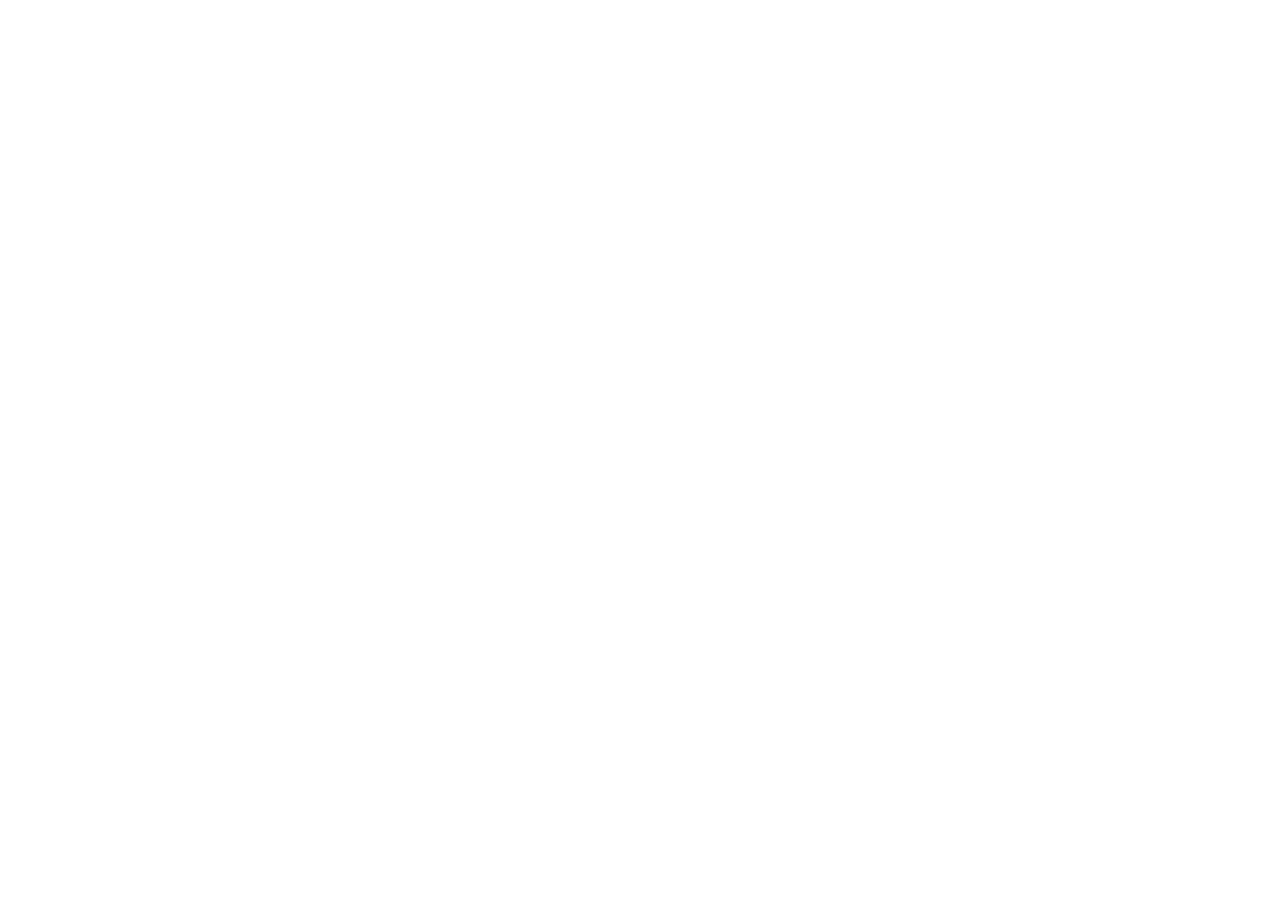
==== index.html @ c56be519 "完成了登录和注册功能的开发" ====
<!DOCTYPE html>
<html lang="en">

<head>
    <meta charset="UTF-8">
    <meta http-equiv="X-UA-Compatible" content="IE=edge">
    <meta name="viewport" content="width=device-width, initial-scale=1.0">
    <title>Document</title>
</head>

<body>

</body>

</html>
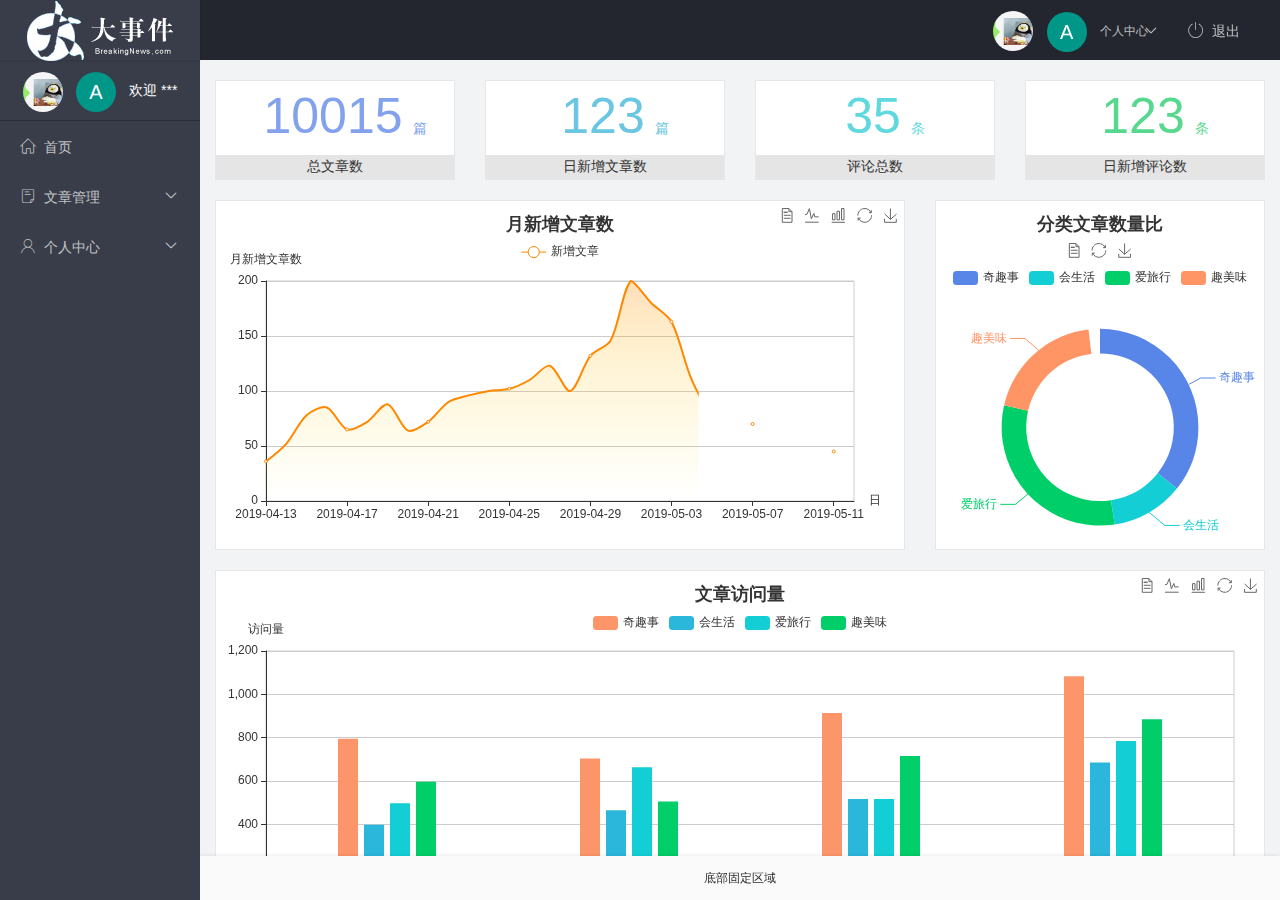
==== commit c64fc3c1: "完成了主页功能的开发" ====
--- a/index.html
+++ b/index.html
@@ -2,14 +2,93 @@
 <html lang="en">
 
 <head>
-    <meta charset="UTF-8">
-    <meta http-equiv="X-UA-Compatible" content="IE=edge">
-    <meta name="viewport" content="width=device-width, initial-scale=1.0">
-    <title>Document</title>
+    <meta charset="UTF-8" />
+    <meta http-equiv="X-UA-Compatible" content="IE=edge" />
+    <meta name="viewport" content="width=device-width, initial-scale=1.0" />
+    <title>后台主页</title>
+    <link rel="stylesheet" href="/assets/lib/layui/css/layui.css" />
+    <link rel="stylesheet" href="/assets/fonts/iconfont.css">
+    <link rel="stylesheet" href="/assets/css/index.css">
 </head>
 
 <body>
+    <div class="layui-layout layui-layout-admin">
+        <div class="layui-header">
+            <div class="layui-logo layui-hide-xs layui-bg-black">
+                <img src="/assets/images/logo.png" alt="" />
+            </div>
 
+            <ul class="layui-nav layui-layout-right">
+                <li class="layui-nav-item layui-hide layui-show-md-inline-block">
+                    <!-- 右侧导航栏上面头像 -->
+                    <a href="javascript:;" class="userinfo">
+                        <img src="/assets/images/头像.png" class="layui-nav-img" />
+                        <span class="text-avatar">A</span>
+                        个人中心
+                    </a>
+                    <dl class="layui-nav-child">
+                        <dd><a href="/user/user_info.html" target="fm">基本资料</a></dd>
+                        <dd><a href="/user/user_avatar.html" target="fm">更换头像</a></dd>
+                        <dd><a href="/user/user_pwd.html" target="fm">重置密码</a></dd>
+                    </dl>
+                </li>
+                <li class="layui-nav-item" lay-header-event="menuRight" lay-unselect>
+                    <a href="javascript:;" id="btnLogOut"><span class="iconfont icon-tuichu"></span>退出</a>
+                </li>
+            </ul>
+        </div>
+
+        <div class="layui-side layui-bg-black">
+            <div class="layui-side-scroll">
+                <!-- 左侧导航区域（可配合layui已有的垂直导航） -->
+                <ul class="layui-nav layui-nav-tree" lay-shrink="all">
+                    <!-- 左侧侧边栏上面头像 -->
+                    <div class="userinfo">
+                        <img src="/assets/images/头像.png" class="layui-nav-img" />
+                        <span class="text-avatar">A</span>
+                        <span id="welcome">欢迎 ***</span>
+                    </div>
+                    <li class="layui-nav-item"><a href="/home/dashboard.html" target="fm"><span
+                                class="iconfont icon-home"></span>首页</a></li>
+                    <li class="layui-nav-item">
+                        <a class="" href="javascript:;"><span class="iconfont icon-16"></span>文章管理</a>
+                        <dl class="layui-nav-child">
+                            <dd><a href="/article/art_cate.html" target="fm"><i
+                                        class="layui-icon layui-icon-app"></i>文章类别</a></dd>
+                            <dd id="art_list"><a href="/article/art_list.html" target="fm"><i
+                                        class="layui-icon layui-icon-app"></i>文章列表</a></dd>
+                            <dd><a href="/article/art_pub.html" target="fm"><i
+                                        class="layui-icon layui-icon-app"></i>发布文章</a></dd>
+                        </dl>
+                    </li>
+                    <li class="layui-nav-item">
+                        <a href="javascript:;"><span class="iconfont icon-user"></span>个人中心</a>
+                        <dl class="layui-nav-child">
+                            <a href="/user/user_info.html" target="fm"><i class="layui-icon layui-icon-app"></i>基本资料</a>
+                            <dd><a href="/user/user_avatar.html" target="fm"><i
+                                        class="layui-icon layui-icon-app"></i>更换头像</a></dd>
+                            <dd><a href="/user/user_pwd.html" target="fm"><i
+                                        class="layui-icon layui-icon-app"></i>重置密码</a></dd>
+                        </dl>
+                    </li>
+                </ul>
+            </div>
+        </div>
+
+        <div class="layui-body">
+            <!-- 内容主体区域 -->
+            <iframe name="fm" src="/home/dashboard.html" frameborder="0"></iframe>
+        </div>
+
+        <div class="layui-footer">
+            <!-- 底部固定区域 -->
+            底部固定区域
+        </div>
+    </div>
+    <script src="/assets/lib/layui/layui.js"></script>
+    <script src="/assets/lib/jquery.min.js"></script>
+    <script src="/assets/js/basicAPI.js"></script>
+    <script src="/assets/js/index.js"></script>
 </body>
 
 </html>--- a/assets/lib/layui/css/layui.css
+++ b/assets/lib/layui/css/layui.css
@@ -0,0 +1 @@
+blockquote,body,button,dd,div,dl,dt,form,h1,h2,h3,h4,h5,h6,input,li,ol,p,pre,td,textarea,th,ul{margin:0;padding:0;-webkit-tap-highlight-color:rgba(0,0,0,0)}a:active,a:hover{outline:0}img{display:inline-block;border:none;vertical-align:middle}li{list-style:none}table{border-collapse:collapse;border-spacing:0}h1,h2,h3{font-weight:400}h4,h5,h6{font-size:100%;font-weight:400}button,input,select,textarea{font-size:100%}button,input,optgroup,option,select,textarea{font-family:inherit;font-size:inherit;font-style:inherit;font-weight:inherit;outline:0}pre{white-space:pre-wrap;white-space:-moz-pre-wrap;white-space:-pre-wrap;white-space:-o-pre-wrap;word-wrap:break-word}body{line-height:1.6;color:#333;color:rgba(0,0,0,.85);font:14px Helvetica Neue,Helvetica,PingFang SC,Tahoma,Arial,sans-serif}hr{height:0;line-height:0;margin:10px 0;padding:0;border:none!important;border-bottom:1px solid #eee!important;clear:both;overflow:hidden;background:0 0}a{color:#333;text-decoration:none}a:hover{color:#777}a cite{font-style:normal;*cursor:pointer}.layui-border-box,.layui-border-box *{box-sizing:border-box}.layui-box,.layui-box *{box-sizing:content-box}.layui-clear{clear:both;*zoom:1}.layui-clear:after{content:'\20';clear:both;*zoom:1;display:block;height:0}.layui-inline{position:relative;display:inline-block;*display:inline;*zoom:1;vertical-align:middle}.layui-edge{position:relative;display:inline-block;vertical-align:middle;width:0;height:0;border-width:6px;border-style:dashed;border-color:transparent;overflow:hidden}.layui-edge-top{top:-4px;border-bottom-color:#999;border-bottom-style:solid}.layui-edge-right{border-left-color:#999;border-left-style:solid}.layui-edge-bottom{top:2px;border-top-color:#999;border-top-style:solid}.layui-edge-left{border-right-color:#999;border-right-style:solid}.layui-elip{text-overflow:ellipsis;overflow:hidden;white-space:nowrap}.layui-disabled,.layui-icon,.layui-unselect{-moz-user-select:none;-webkit-user-select:none;-ms-user-select:none}.layui-disabled,.layui-disabled:hover{color:#d2d2d2!important;cursor:not-allowed!important}.layui-circle{border-radius:100%}.layui-show{display:block!important}.layui-hide{display:none!important}.layui-show-v{visibility:visible!important}.layui-hide-v{visibility:hidden!important}@font-face{font-family:layui-icon;src:url(../font/iconfont.eot?v=256);src:url(../font/iconfont.eot?v=256#iefix) format('embedded-opentype'),url(../font/iconfont.woff2?v=256) format('woff2'),url(../font/iconfont.woff?v=256) format('woff'),url(../font/iconfont.ttf?v=256) format('truetype'),url(../font/iconfont.svg?v=256#layui-icon) format('svg')}.layui-icon{font-family:layui-icon!important;font-size:16px;font-style:normal;-webkit-font-smoothing:antialiased;-moz-osx-font-smoothing:grayscale}.layui-icon-reply-fill:before{content:"\e611"}.layui-icon-set-fill:before{content:"\e614"}.layui-icon-menu-fill:before{content:"\e60f"}.layui-icon-search:before{content:"\e615"}.layui-icon-share:before{content:"\e641"}.layui-icon-set-sm:before{content:"\e620"}.layui-icon-engine:before{content:"\e628"}.layui-icon-close:before{content:"\1006"}.layui-icon-close-fill:before{content:"\1007"}.layui-icon-chart-screen:before{content:"\e629"}.layui-icon-star:before{content:"\e600"}.layui-icon-circle-dot:before{content:"\e617"}.layui-icon-chat:before{content:"\e606"}.layui-icon-release:before{content:"\e609"}.layui-icon-list:before{content:"\e60a"}.layui-icon-chart:before{content:"\e62c"}.layui-icon-ok-circle:before{content:"\1005"}.layui-icon-layim-theme:before{content:"\e61b"}.layui-icon-table:before{content:"\e62d"}.layui-icon-right:before{content:"\e602"}.layui-icon-left:before{content:"\e603"}.layui-icon-cart-simple:before{content:"\e698"}.layui-icon-face-cry:before{content:"\e69c"}.layui-icon-face-smile:before{content:"\e6af"}.layui-icon-survey:before{content:"\e6b2"}.layui-icon-tree:before{content:"\e62e"}.layui-icon-ie:before{content:"\e7bb"}.layui-icon-upload-circle:before{content:"\e62f"}.layui-icon-add-circle:before{content:"\e61f"}.layui-icon-download-circle:before{content:"\e601"}.layui-icon-templeate-1:before{content:"\e630"}.layui-icon-util:before{content:"\e631"}.layui-icon-face-surprised:before{content:"\e664"}.layui-icon-edit:before{content:"\e642"}.layui-icon-speaker:before{content:"\e645"}.layui-icon-down:before{content:"\e61a"}.layui-icon-file:before{content:"\e621"}.layui-icon-layouts:before{content:"\e632"}.layui-icon-rate-half:before{content:"\e6c9"}.layui-icon-add-circle-fine:before{content:"\e608"}.layui-icon-prev-circle:before{content:"\e633"}.layui-icon-read:before{content:"\e705"}.layui-icon-404:before{content:"\e61c"}.layui-icon-carousel:before{content:"\e634"}.layui-icon-help:before{content:"\e607"}.layui-icon-code-circle:before{content:"\e635"}.layui-icon-windows:before{content:"\e67f"}.layui-icon-water:before{content:"\e636"}.layui-icon-username:before{content:"\e66f"}.layui-icon-find-fill:before{content:"\e670"}.layui-icon-about:before{content:"\e60b"}.layui-icon-location:before{content:"\e715"}.layui-icon-up:before{content:"\e619"}.layui-icon-pause:before{content:"\e651"}.layui-icon-date:before{content:"\e637"}.layui-icon-layim-uploadfile:before{content:"\e61d"}.layui-icon-delete:before{content:"\e640"}.layui-icon-play:before{content:"\e652"}.layui-icon-top:before{content:"\e604"}.layui-icon-firefox:before{content:"\e686"}.layui-icon-friends:before{content:"\e612"}.layui-icon-refresh-3:before{content:"\e9aa"}.layui-icon-ok:before{content:"\e605"}.layui-icon-layer:before{content:"\e638"}.layui-icon-face-smile-fine:before{content:"\e60c"}.layui-icon-dollar:before{content:"\e659"}.layui-icon-group:before{content:"\e613"}.layui-icon-layim-download:before{content:"\e61e"}.layui-icon-picture-fine:before{content:"\e60d"}.layui-icon-link:before{content:"\e64c"}.layui-icon-diamond:before{content:"\e735"}.layui-icon-log:before{content:"\e60e"}.layui-icon-key:before{content:"\e683"}.layui-icon-rate-solid:before{content:"\e67a"}.layui-icon-fonts-del:before{content:"\e64f"}.layui-icon-unlink:before{content:"\e64d"}.layui-icon-fonts-clear:before{content:"\e639"}.layui-icon-triangle-r:before{content:"\e623"}.layui-icon-circle:before{content:"\e63f"}.layui-icon-radio:before{content:"\e643"}.layui-icon-align-center:before{content:"\e647"}.layui-icon-align-right:before{content:"\e648"}.layui-icon-align-left:before{content:"\e649"}.layui-icon-loading-1:before{content:"\e63e"}.layui-icon-return:before{content:"\e65c"}.layui-icon-fonts-strong:before{content:"\e62b"}.layui-icon-upload:before{content:"\e67c"}.layui-icon-dialogue:before{content:"\e63a"}.layui-icon-video:before{content:"\e6ed"}.layui-icon-headset:before{content:"\e6fc"}.layui-icon-cellphone-fine:before{content:"\e63b"}.layui-icon-add-1:before{content:"\e654"}.layui-icon-face-smile-b:before{content:"\e650"}.layui-icon-fonts-html:before{content:"\e64b"}.layui-icon-screen-full:before{content:"\e622"}.layui-icon-form:before{content:"\e63c"}.layui-icon-cart:before{content:"\e657"}.layui-icon-camera-fill:before{content:"\e65d"}.layui-icon-tabs:before{content:"\e62a"}.layui-icon-heart-fill:before{content:"\e68f"}.layui-icon-fonts-code:before{content:"\e64e"}.layui-icon-ios:before{content:"\e680"}.layui-icon-at:before{content:"\e687"}.layui-icon-fire:before{content:"\e756"}.layui-icon-set:before{content:"\e716"}.layui-icon-fonts-u:before{content:"\e646"}.layui-icon-triangle-d:before{content:"\e625"}.layui-icon-tips:before{content:"\e702"}.layui-icon-picture:before{content:"\e64a"}.layui-icon-more-vertical:before{content:"\e671"}.layui-icon-bluetooth:before{content:"\e689"}.layui-icon-flag:before{content:"\e66c"}.layui-icon-loading:before{content:"\e63d"}.layui-icon-fonts-i:before{content:"\e644"}.layui-icon-refresh-1:before{content:"\e666"}.layui-icon-rmb:before{content:"\e65e"}.layui-icon-addition:before{content:"\e624"}.layui-icon-home:before{content:"\e68e"}.layui-icon-time:before{content:"\e68d"}.layui-icon-user:before{content:"\e770"}.layui-icon-notice:before{content:"\e667"}.layui-icon-chrome:before{content:"\e68a"}.layui-icon-edge:before{content:"\e68b"}.layui-icon-login-weibo:before{content:"\e675"}.layui-icon-voice:before{content:"\e688"}.layui-icon-upload-drag:before{content:"\e681"}.layui-icon-login-qq:before{content:"\e676"}.layui-icon-snowflake:before{content:"\e6b1"}.layui-icon-heart:before{content:"\e68c"}.layui-icon-logout:before{content:"\e682"}.layui-icon-file-b:before{content:"\e655"}.layui-icon-template:before{content:"\e663"}.layui-icon-transfer:before{content:"\e691"}.layui-icon-auz:before{content:"\e672"}.layui-icon-console:before{content:"\e665"}.layui-icon-app:before{content:"\e653"}.layui-icon-prev:before{content:"\e65a"}.layui-icon-website:before{content:"\e7ae"}.layui-icon-next:before{content:"\e65b"}.layui-icon-component:before{content:"\e857"}.layui-icon-android:before{content:"\e684"}.layui-icon-more:before{content:"\e65f"}.layui-icon-login-wechat:before{content:"\e677"}.layui-icon-shrink-right:before{content:"\e668"}.layui-icon-spread-left:before{content:"\e66b"}.layui-icon-camera:before{content:"\e660"}.layui-icon-note:before{content:"\e66e"}.layui-icon-refresh:before{content:"\e669"}.layui-icon-female:before{content:"\e661"}.layui-icon-male:before{content:"\e662"}.layui-icon-screen-restore:before{content:"\e758"}.layui-icon-password:before{content:"\e673"}.layui-icon-senior:before{content:"\e674"}.layui-icon-theme:before{content:"\e66a"}.layui-icon-tread:before{content:"\e6c5"}.layui-icon-praise:before{content:"\e6c6"}.layui-icon-star-fill:before{content:"\e658"}.layui-icon-rate:before{content:"\e67b"}.layui-icon-template-1:before{content:"\e656"}.layui-icon-vercode:before{content:"\e679"}.layui-icon-service:before{content:"\e626"}.layui-icon-cellphone:before{content:"\e678"}.layui-icon-print:before{content:"\e66d"}.layui-icon-cols:before{content:"\e610"}.layui-icon-wifi:before{content:"\e7e0"}.layui-icon-export:before{content:"\e67d"}.layui-icon-rss:before{content:"\e808"}.layui-icon-slider:before{content:"\e714"}.layui-icon-email:before{content:"\e618"}.layui-icon-subtraction:before{content:"\e67e"}.layui-icon-mike:before{content:"\e6dc"}.layui-icon-light:before{content:"\e748"}.layui-icon-gift:before{content:"\e627"}.layui-icon-mute:before{content:"\e685"}.layui-icon-reduce-circle:before{content:"\e616"}.layui-icon-music:before{content:"\e690"}.layui-main{position:relative;width:1160px;margin:0 auto}.layui-header{position:relative;z-index:1000;height:60px}.layui-header a:hover{transition:all .5s;-webkit-transition:all .5s}.layui-side{position:fixed;left:0;top:0;bottom:0;z-index:999;width:200px;overflow-x:hidden}.layui-side-scroll{position:relative;width:220px;height:100%;overflow-x:hidden}.layui-body{position:relative;left:200px;right:0;top:0;bottom:0;z-index:900;width:auto;box-sizing:border-box}.layui-layout-body{overflow-x:hidden}.layui-layout-admin .layui-header{position:fixed;top:0;left:0;right:0;background-color:#23262e}.layui-layout-admin .layui-side{top:60px;width:200px;overflow-x:hidden}.layui-layout-admin .layui-body{position:absolute;top:60px;padding-bottom:44px}.layui-layout-admin .layui-main{width:auto;margin:0 15px}.layui-layout-admin .layui-footer{position:fixed;left:200px;right:0;bottom:0;z-index:990;height:44px;line-height:44px;padding:0 15px;box-shadow:-1px 0 4px rgb(0 0 0 / 12%);background-color:#fafafa}.layui-layout-admin .layui-logo{position:absolute;left:0;top:0;width:200px;height:100%;line-height:60px;text-align:center;color:#009688;font-size:16px;box-shadow:0 1px 2px 0 rgb(0 0 0 / 15%)}.layui-layout-admin .layui-header .layui-nav{background:0 0}.layui-layout-left{position:absolute!important;left:200px;top:0}.layui-layout-right{position:absolute!important;right:0;top:0}.layui-container{position:relative;margin:0 auto;box-sizing:border-box}.layui-fluid{position:relative;margin:0 auto;padding:0 15px}.layui-row:after,.layui-row:before{content:"";display:block;clear:both}.layui-col-lg1,.layui-col-lg10,.layui-col-lg11,.layui-col-lg12,.layui-col-lg2,.layui-col-lg3,.layui-col-lg4,.layui-col-lg5,.layui-col-lg6,.layui-col-lg7,.layui-col-lg8,.layui-col-lg9,.layui-col-md1,.layui-col-md10,.layui-col-md11,.layui-col-md12,.layui-col-md2,.layui-col-md3,.layui-col-md4,.layui-col-md5,.layui-col-md6,.layui-col-md7,.layui-col-md8,.layui-col-md9,.layui-col-sm1,.layui-col-sm10,.layui-col-sm11,.layui-col-sm12,.layui-col-sm2,.layui-col-sm3,.layui-col-sm4,.layui-col-sm5,.layui-col-sm6,.layui-col-sm7,.layui-col-sm8,.layui-col-sm9,.layui-col-xs1,.layui-col-xs10,.layui-col-xs11,.layui-col-xs12,.layui-col-xs2,.layui-col-xs3,.layui-col-xs4,.layui-col-xs5,.layui-col-xs6,.layui-col-xs7,.layui-col-xs8,.layui-col-xs9{position:relative;display:block;box-sizing:border-box}.layui-col-xs1,.layui-col-xs10,.layui-col-xs11,.layui-col-xs12,.layui-col-xs2,.layui-col-xs3,.layui-col-xs4,.layui-col-xs5,.layui-col-xs6,.layui-col-xs7,.layui-col-xs8,.layui-col-xs9{float:left}.layui-col-xs1{width:8.33333333%}.layui-col-xs2{width:16.66666667%}.layui-col-xs3{width:25%}.layui-col-xs4{width:33.33333333%}.layui-col-xs5{width:41.66666667%}.layui-col-xs6{width:50%}.layui-col-xs7{width:58.33333333%}.layui-col-xs8{width:66.66666667%}.layui-col-xs9{width:75%}.layui-col-xs10{width:83.33333333%}.layui-col-xs11{width:91.66666667%}.layui-col-xs12{width:100%}.layui-col-xs-offset1{margin-left:8.33333333%}.layui-col-xs-offset2{margin-left:16.66666667%}.layui-col-xs-offset3{margin-left:25%}.layui-col-xs-offset4{margin-left:33.33333333%}.layui-col-xs-offset5{margin-left:41.66666667%}.layui-col-xs-offset6{margin-left:50%}.layui-col-xs-offset7{margin-left:58.33333333%}.layui-col-xs-offset8{margin-left:66.66666667%}.layui-col-xs-offset9{margin-left:75%}.layui-col-xs-offset10{margin-left:83.33333333%}.layui-col-xs-offset11{margin-left:91.66666667%}.layui-col-xs-offset12{margin-left:100%}@media screen and (max-width:767.98px){.layui-container{padding:0 15px}.layui-hide-xs{display:none!important}.layui-show-xs-block{display:block!important}.layui-show-xs-inline{display:inline!important}.layui-show-xs-inline-block{display:inline-block!important}}@media screen and (min-width:768px){.layui-container{width:720px}.layui-hide-sm{display:none!important}.layui-show-sm-block{display:block!important}.layui-show-sm-inline{display:inline!important}.layui-show-sm-inline-block{display:inline-block!important}.layui-col-sm1,.layui-col-sm10,.layui-col-sm11,.layui-col-sm12,.layui-col-sm2,.layui-col-sm3,.layui-col-sm4,.layui-col-sm5,.layui-col-sm6,.layui-col-sm7,.layui-col-sm8,.layui-col-sm9{float:left}.layui-col-sm1{width:8.33333333%}.layui-col-sm2{width:16.66666667%}.layui-col-sm3{width:25%}.layui-col-sm4{width:33.33333333%}.layui-col-sm5{width:41.66666667%}.layui-col-sm6{width:50%}.layui-col-sm7{width:58.33333333%}.layui-col-sm8{width:66.66666667%}.layui-col-sm9{width:75%}.layui-col-sm10{width:83.33333333%}.layui-col-sm11{width:91.66666667%}.layui-col-sm12{width:100%}.layui-col-sm-offset1{margin-left:8.33333333%}.layui-col-sm-offset2{margin-left:16.66666667%}.layui-col-sm-offset3{margin-left:25%}.layui-col-sm-offset4{margin-left:33.33333333%}.layui-col-sm-offset5{margin-left:41.66666667%}.layui-col-sm-offset6{margin-left:50%}.layui-col-sm-offset7{margin-left:58.33333333%}.layui-col-sm-offset8{margin-left:66.66666667%}.layui-col-sm-offset9{margin-left:75%}.layui-col-sm-offset10{margin-left:83.33333333%}.layui-col-sm-offset11{margin-left:91.66666667%}.layui-col-sm-offset12{margin-left:100%}}@media screen and (min-width:992px){.layui-container{width:960px}.layui-hide-md{display:none!important}.layui-show-md-block{display:block!important}.layui-show-md-inline{display:inline!important}.layui-show-md-inline-block{display:inline-block!important}.layui-col-md1,.layui-col-md10,.layui-col-md11,.layui-col-md12,.layui-col-md2,.layui-col-md3,.layui-col-md4,.layui-col-md5,.layui-col-md6,.layui-col-md7,.layui-col-md8,.layui-col-md9{float:left}.layui-col-md1{width:8.33333333%}.layui-col-md2{width:16.66666667%}.layui-col-md3{width:25%}.layui-col-md4{width:33.33333333%}.layui-col-md5{width:41.66666667%}.layui-col-md6{width:50%}.layui-col-md7{width:58.33333333%}.layui-col-md8{width:66.66666667%}.layui-col-md9{width:75%}.layui-col-md10{width:83.33333333%}.layui-col-md11{width:91.66666667%}.layui-col-md12{width:100%}.layui-col-md-offset1{margin-left:8.33333333%}.layui-col-md-offset2{margin-left:16.66666667%}.layui-col-md-offset3{margin-left:25%}.layui-col-md-offset4{margin-left:33.33333333%}.layui-col-md-offset5{margin-left:41.66666667%}.layui-col-md-offset6{margin-left:50%}.layui-col-md-offset7{margin-left:58.33333333%}.layui-col-md-offset8{margin-left:66.66666667%}.layui-col-md-offset9{margin-left:75%}.layui-col-md-offset10{margin-left:83.33333333%}.layui-col-md-offset11{margin-left:91.66666667%}.layui-col-md-offset12{margin-left:100%}}@media screen and (min-width:1200px){.layui-container{width:1150px}.layui-hide-lg{display:none!important}.layui-show-lg-block{display:block!important}.layui-show-lg-inline{display:inline!important}.layui-show-lg-inline-block{display:inline-block!important}.layui-col-lg1,.layui-col-lg10,.layui-col-lg11,.layui-col-lg12,.layui-col-lg2,.layui-col-lg3,.layui-col-lg4,.layui-col-lg5,.layui-col-lg6,.layui-col-lg7,.layui-col-lg8,.layui-col-lg9{float:left}.layui-col-lg1{width:8.33333333%}.layui-col-lg2{width:16.66666667%}.layui-col-lg3{width:25%}.layui-col-lg4{width:33.33333333%}.layui-col-lg5{width:41.66666667%}.layui-col-lg6{width:50%}.layui-col-lg7{width:58.33333333%}.layui-col-lg8{width:66.66666667%}.layui-col-lg9{width:75%}.layui-col-lg10{width:83.33333333%}.layui-col-lg11{width:91.66666667%}.layui-col-lg12{width:100%}.layui-col-lg-offset1{margin-left:8.33333333%}.layui-col-lg-offset2{margin-left:16.66666667%}.layui-col-lg-offset3{margin-left:25%}.layui-col-lg-offset4{margin-left:33.33333333%}.layui-col-lg-offset5{margin-left:41.66666667%}.layui-col-lg-offset6{margin-left:50%}.layui-col-lg-offset7{margin-left:58.33333333%}.layui-col-lg-offset8{margin-left:66.66666667%}.layui-col-lg-offset9{margin-left:75%}.layui-col-lg-offset10{margin-left:83.33333333%}.layui-col-lg-offset11{margin-left:91.66666667%}.layui-col-lg-offset12{margin-left:100%}}.layui-col-space1{margin:-.5px}.layui-col-space1>*{padding:.5px}.layui-col-space2{margin:-1px}.layui-col-space2>*{padding:1px}.layui-col-space4{margin:-2px}.layui-col-space4>*{padding:2px}.layui-col-space5{margin:-2.5px}.layui-col-space5>*{padding:2.5px}.layui-col-space6{margin:-3px}.layui-col-space6>*{padding:3px}.layui-col-space8{margin:-4px}.layui-col-space8>*{padding:4px}.layui-col-space10{margin:-5px}.layui-col-space10>*{padding:5px}.layui-col-space12{margin:-6px}.layui-col-space12>*{padding:6px}.layui-col-space14{margin:-7px}.layui-col-space14>*{padding:7px}.layui-col-space15{margin:-7.5px}.layui-col-space15>*{padding:7.5px}.layui-col-space16{margin:-8px}.layui-col-space16>*{padding:8px}.layui-col-space18{margin:-9px}.layui-col-space18>*{padding:9px}.layui-col-space20{margin:-10px}.layui-col-space20>*{padding:10px}.layui-col-space22{margin:-11px}.layui-col-space22>*{padding:11px}.layui-col-space24{margin:-12px}.layui-col-space24>*{padding:12px}.layui-col-space25{margin:-12.5px}.layui-col-space25>*{padding:12.5px}.layui-col-space26{margin:-13px}.layui-col-space26>*{padding:13px}.layui-col-space28{margin:-14px}.layui-col-space28>*{padding:14px}.layui-col-space30{margin:-15px}.layui-col-space30>*{padding:15px}.layui-btn,.layui-input,.layui-select,.layui-textarea,.layui-upload-button{outline:0;-webkit-appearance:none;transition:all .3s;-webkit-transition:all .3s;box-sizing:border-box}.layui-elem-quote{margin-bottom:10px;padding:15px;line-height:1.6;border-left:5px solid #5fb878;border-radius:0 2px 2px 0;background-color:#fafafa}.layui-quote-nm{border-style:solid;border-width:1px;border-left-width:5px;background:0 0}.layui-elem-field{margin-bottom:10px;padding:0;border-width:1px;border-style:solid}.layui-elem-field legend{margin-left:20px;padding:0 10px;font-size:20px;font-weight:300}.layui-field-title{margin:10px 0 20px;border-width:0;border-top-width:1px}.layui-field-box{padding:15px}.layui-field-title .layui-field-box{padding:10px 0}.layui-progress{position:relative;height:6px;border-radius:20px;background-color:#eee}.layui-progress-bar{position:absolute;left:0;top:0;width:0;max-width:100%;height:6px;border-radius:20px;text-align:right;background-color:#5fb878;transition:all .3s;-webkit-transition:all .3s}.layui-progress-big,.layui-progress-big .layui-progress-bar{height:18px;line-height:18px}.layui-progress-text{position:relative;top:-20px;line-height:18px;font-size:12px;color:#5f5f5f}.layui-progress-big .layui-progress-text{position:static;padding:0 10px;color:#fff}.layui-collapse{border-width:1px;border-style:solid;border-radius:2px}.layui-colla-content,.layui-colla-item{border-top-width:1px;border-top-style:solid}.layui-colla-item:first-child{border-top:none}.layui-colla-title{position:relative;height:42px;line-height:42px;padding:0 15px 0 35px;color:#333;background-color:#fafafa;cursor:pointer;font-size:14px;overflow:hidden}.layui-colla-content{display:none;padding:10px 15px;line-height:1.6;color:#5f5f5f}.layui-colla-icon{position:absolute;left:15px;top:0;font-size:14px}.layui-card{margin-bottom:15px;border-radius:2px;background-color:#fff;box-shadow:0 1px 2px 0 rgba(0,0,0,.05)}.layui-card:last-child{margin-bottom:0}.layui-card-header{position:relative;height:42px;line-height:42px;padding:0 15px;border-bottom:1px solid #f6f6f6;color:#333;border-radius:2px 2px 0 0;font-size:14px}.layui-card-body{position:relative;padding:10px 15px;line-height:24px}.layui-card-body[pad15]{padding:15px}.layui-card-body[pad20]{padding:20px}.layui-card-body .layui-table{margin:5px 0}.layui-card .layui-tab{margin:0}.layui-panel{position:relative;border-width:1px;border-style:solid;border-radius:2px;box-shadow:1px 1px 4px rgb(0 0 0 / 8%);background-color:#fff;color:#5f5f5f}.layui-panel-window{position:relative;padding:15px;border-radius:0;border-top:5px solid #eee;background-color:#fff}.layui-auxiliar-moving{position:fixed;left:0;right:0;top:0;bottom:0;width:100%;height:100%;background:0 0;z-index:9999999999}.layui-bg-red{background-color:#ff5722!important;color:#fff!important}.layui-bg-orange{background-color:#ffb800!important;color:#fff!important}.layui-bg-green{background-color:#009688!important;color:#fff!important}.layui-bg-cyan{background-color:#2f4056!important;color:#fff!important}.layui-bg-blue{background-color:#1e9fff!important;color:#fff!important}.layui-bg-black{background-color:#393d49!important;color:#fff!important}.layui-bg-gray{background-color:#fafafa!important;color:#5f5f5f!important}.layui-badge-rim,.layui-border,.layui-colla-content,.layui-colla-item,.layui-collapse,.layui-elem-field,.layui-form-pane .layui-form-item[pane],.layui-form-pane .layui-form-label,.layui-input,.layui-layedit,.layui-layedit-tool,.layui-panel,.layui-quote-nm,.layui-select,.layui-tab-bar,.layui-tab-card,.layui-tab-title,.layui-tab-title .layui-this:after,.layui-textarea{border-color:#eee}.layui-border{border-width:1px;border-style:solid;color:#5f5f5f!important}.layui-border-red{border-width:1px;border-style:solid;border-color:#ff5722!important;color:#ff5722!important}.layui-border-orange{border-width:1px;border-style:solid;border-color:#ffb800!important;color:#ffb800!important}.layui-border-green{border-width:1px;border-style:solid;border-color:#009688!important;color:#009688!important}.layui-border-cyan{border-width:1px;border-style:solid;border-color:#2f4056!important;color:#2f4056!important}.layui-border-blue{border-width:1px;border-style:solid;border-color:#1e9fff!important;color:#1e9fff!important}.layui-border-black{border-width:1px;border-style:solid;border-color:#393d49!important;color:#393d49!important}.layui-timeline-item:before{background-color:#eee}.layui-text{line-height:1.6;font-size:14px;color:#5f5f5f}.layui-text h1,.layui-text h2,.layui-text h3,.layui-text h4,.layui-text h5,.layui-text h6{font-weight:500;color:#333}.layui-text h1{font-size:32px}.layui-text h2{font-size:24px}.layui-text h3{font-size:18px}.layui-text h4{font-size:16px}.layui-text h5{font-size:14px}.layui-text h6{font-size:13px}.layui-text a:not(.layui-btn){color:#01aaed}.layui-text a:not(.layui-btn):hover{text-decoration:underline}.layui-text ol,.layui-text ul{padding:5px 0 5px 15px}.layui-text ul li{margin-top:5px;list-style-type:disc}.layui-text ol li{margin-top:5px;list-style-type:decimal}.layui-text em,.layui-word-aux{color:#999!important;padding-left:5px!important;padding-right:5px!important}.layui-text p{margin:15px 0}.layui-text p:first-child{margin-top:0}.layui-text p:last-child{margin-bottom:0}.layui-text blockquote:not(.layui-elem-quote){padding:5px 15px;border-left:5px solid #eee}.layui-text pre:not(.layui-code){padding:15px;font-family:Lucida Console,Consolas,Courier New;background-color:#fafafa}.layui-font-12{font-size:12px!important}.layui-font-14{font-size:14px!important}.layui-font-16{font-size:16px!important}.layui-font-18{font-size:18px!important}.layui-font-20{font-size:20px!important}.layui-font-red{color:#ff5722!important}.layui-font-orange{color:#ffb800!important}.layui-font-green{color:#009688!important}.layui-font-cyan{color:#2f4056!important}.layui-font-blue{color:#01aaed!important}.layui-font-black{color:#000!important}.layui-font-gray{color:#c2c2c2!important}.layui-btn{display:inline-block;vertical-align:middle;height:38px;line-height:38px;border:1px solid transparent;padding:0 18px;background-color:#009688;color:#fff;white-space:nowrap;text-align:center;font-size:14px;border-radius:2px;cursor:pointer;-moz-user-select:none;-webkit-user-select:none;-ms-user-select:none}.layui-btn:hover{opacity:.8;filter:alpha(opacity=80);color:#fff}.layui-btn:active{opacity:1;filter:alpha(opacity=100)}.layui-btn+.layui-btn{margin-left:10px}.layui-btn-container{font-size:0}.layui-btn-container .layui-btn{margin-right:10px;margin-bottom:10px}.layui-btn-container .layui-btn+.layui-btn{margin-left:0}.layui-table .layui-btn-container .layui-btn{margin-bottom:9px}.layui-btn-radius{border-radius:100px}.layui-btn .layui-icon{padding:0 2px;vertical-align:middle\0;vertical-align:bottom}.layui-btn-primary{border-color:#d2d2d2;background:0 0;color:#5f5f5f}.layui-btn-primary:hover{border-color:#009688;color:#333}.layui-btn-normal{background-color:#1e9fff}.layui-btn-warm{background-color:#ffb800}.layui-btn-danger{background-color:#ff5722}.layui-btn-checked{background-color:#5fb878}.layui-btn-disabled,.layui-btn-disabled:active,.layui-btn-disabled:hover{border-color:#eee!important;background-color:#fbfbfb!important;color:#d2d2d2!important;cursor:not-allowed!important;opacity:1}.layui-btn-lg{height:44px;line-height:44px;padding:0 25px;font-size:16px}.layui-btn-sm{height:30px;line-height:30px;padding:0 10px;font-size:12px}.layui-btn-xs{height:22px;line-height:22px;padding:0 5px;font-size:12px}.layui-btn-xs i{font-size:12px!important}.layui-btn-group{display:inline-block;vertical-align:middle;font-size:0}.layui-btn-group .layui-btn{margin-left:0!important;margin-right:0!important;border-left:1px solid rgba(255,255,255,.5);border-radius:0}.layui-btn-group .layui-btn-primary{border-left:none}.layui-btn-group .layui-btn-primary:hover{border-color:#d2d2d2;color:#009688}.layui-btn-group .layui-btn:first-child{border-left:none;border-radius:2px 0 0 2px}.layui-btn-group .layui-btn-primary:first-child{border-left:1px solid #d2d2d2}.layui-btn-group .layui-btn:last-child{border-radius:0 2px 2px 0}.layui-btn-group .layui-btn+.layui-btn{margin-left:0}.layui-btn-group+.layui-btn-group{margin-left:10px}.layui-btn-fluid{width:100%}.layui-input,.layui-select,.layui-textarea{height:38px;line-height:1.3;line-height:38px\9;border-width:1px;border-style:solid;background-color:#fff;color:rgba(0,0,0,.85);border-radius:2px}.layui-input::-webkit-input-placeholder,.layui-select::-webkit-input-placeholder,.layui-textarea::-webkit-input-placeholder{line-height:1.3}.layui-input,.layui-textarea{display:block;width:100%;padding-left:10px}.layui-input:hover,.layui-textarea:hover{border-color:#eee!important}.layui-input:focus,.layui-textarea:focus{border-color:#d2d2d2!important}.layui-textarea{position:relative;min-height:100px;height:auto;line-height:20px;padding:6px 10px;resize:vertical}.layui-select{padding:0 10px}.layui-form input[type=checkbox],.layui-form input[type=radio],.layui-form select{display:none}.layui-form [lay-ignore]{display:initial}.layui-form-item{margin-bottom:15px;clear:both;*zoom:1}.layui-form-item:after{content:'\20';clear:both;*zoom:1;display:block;height:0}.layui-form-label{position:relative;float:left;display:block;padding:9px 15px;width:80px;font-weight:400;line-height:20px;text-align:right}.layui-form-label-col{display:block;float:none;padding:9px 0;line-height:20px;text-align:left}.layui-form-item .layui-inline{margin-bottom:5px;margin-right:10px}.layui-input-block,.layui-input-inline{position:relative}.layui-input-block{margin-left:110px;min-height:36px}.layui-input-inline{display:inline-block;vertical-align:middle}.layui-form-item .layui-input-inline{float:left;width:190px;margin-right:10px}.layui-form-text .layui-input-inline{width:auto}.layui-form-mid{position:relative;float:left;display:block;padding:9px 0!important;line-height:20px;margin-right:10px}.layui-form-danger+.layui-form-select .layui-input,.layui-form-danger:focus{border-color:#ff5722!important}.layui-form-select{position:relative}.layui-form-select .layui-input{padding-right:30px;cursor:pointer}.layui-form-select .layui-edge{position:absolute;right:10px;top:50%;margin-top:-3px;cursor:pointer;border-width:6px;border-top-color:#c2c2c2;border-top-style:solid;transition:all .3s;-webkit-transition:all .3s}.layui-form-select dl{display:none;position:absolute;left:0;top:42px;padding:5px 0;z-index:899;min-width:100%;border:1px solid #eee;max-height:300px;overflow-y:auto;background-color:#fff;border-radius:2px;box-shadow:1px 1px 4px rgb(0 0 0 / 8%);box-sizing:border-box}.layui-form-select dl dd,.layui-form-select dl dt{padding:0 10px;line-height:36px;white-space:nowrap;overflow:hidden;text-overflow:ellipsis}.layui-form-select dl dt{font-size:12px;color:#999}.layui-form-select dl dd{cursor:pointer}.layui-form-select dl dd:hover{background-color:#f6f6f6;-webkit-transition:.5s all;transition:.5s all}.layui-form-select .layui-select-group dd{padding-left:20px}.layui-form-select dl dd.layui-select-tips{padding-left:10px!important;color:#999}.layui-form-select dl dd.layui-this{background-color:#5fb878;color:#fff}.layui-form-select dl dd.layui-disabled{background-color:#fff}.layui-form-selected dl{display:block}.layui-form-selected .layui-edge{margin-top:-9px;-webkit-transform:rotate(180deg);transform:rotate(180deg)}.layui-form-selected .layui-edge{margin-top:-3px\0}:root .layui-form-selected .layui-edge{margin-top:-9px\0/IE9}.layui-form-selectup dl{top:auto;bottom:42px}.layui-select-none{margin:5px 0;text-align:center;color:#999}.layui-select-disabled .layui-disabled{border-color:#eee!important}.layui-select-disabled .layui-edge{border-top-color:#d2d2d2}.layui-form-checkbox{position:relative;display:inline-block;vertical-align:middle;height:30px;line-height:30px;margin-right:10px;padding-right:30px;background-color:#fff;cursor:pointer;font-size:0;-webkit-transition:.1s linear;transition:.1s linear;box-sizing:border-box}.layui-form-checkbox *{display:inline-block;vertical-align:middle}.layui-form-checkbox span{padding:0 10px;height:100%;font-size:14px;border-radius:2px 0 0 2px;background-color:#d2d2d2;color:#fff;overflow:hidden;white-space:nowrap;text-overflow:ellipsis}.layui-form-checkbox:hover span{background-color:#c2c2c2}.layui-form-checkbox i{position:absolute;right:0;top:0;width:30px;height:28px;border:1px solid #d2d2d2;border-left:none;border-radius:0 2px 2px 0;color:#fff;font-size:20px;text-align:center}.layui-form-checkbox:hover i{border-color:#c2c2c2;color:#c2c2c2}.layui-form-checked,.layui-form-checked:hover{border-color:#5fb878}.layui-form-checked span,.layui-form-checked:hover span{background-color:#5fb878}.layui-form-checked i,.layui-form-checked:hover i{color:#5fb878}.layui-form-item .layui-form-checkbox{margin-top:4px}.layui-form-checkbox[lay-skin=primary]{height:auto!important;line-height:normal!important;min-width:18px;min-height:18px;border:none!important;margin-right:0;padding-left:28px;padding-right:0;background:0 0}.layui-form-checkbox[lay-skin=primary] span{padding-left:0;padding-right:15px;line-height:18px;background:0 0;color:#5f5f5f}.layui-form-checkbox[lay-skin=primary] i{right:auto;left:0;width:16px;height:16px;line-height:16px;border:1px solid #d2d2d2;font-size:12px;border-radius:2px;background-color:#fff;-webkit-transition:.1s linear;transition:.1s linear}.layui-form-checkbox[lay-skin=primary]:hover i{border-color:#5fb878;color:#fff}.layui-form-checked[lay-skin=primary] i{border-color:#5fb878!important;background-color:#5fb878;color:#fff}.layui-checkbox-disabled[lay-skin=primary] span{background:0 0!important;color:#c2c2c2!important}.layui-form-checked.layui-checkbox-disabled[lay-skin=primary] i{background:#eee!important;border-color:#eee!important}.layui-checkbox-disabled[lay-skin=primary]:hover i{border-color:#d2d2d2}.layui-form-item .layui-form-checkbox[lay-skin=primary]{margin-top:10px}.layui-form-switch{position:relative;display:inline-block;vertical-align:middle;height:22px;line-height:22px;min-width:35px;padding:0 5px;margin-top:8px;border:1px solid #d2d2d2;border-radius:20px;cursor:pointer;background-color:#fff;-webkit-transition:.1s linear;transition:.1s linear}.layui-form-switch i{position:absolute;left:5px;top:3px;width:16px;height:16px;border-radius:20px;background-color:#d2d2d2;-webkit-transition:.1s linear;transition:.1s linear}.layui-form-switch em{position:relative;top:0;width:25px;margin-left:21px;padding:0!important;text-align:center!important;color:#999!important;font-style:normal!important;font-size:12px}.layui-form-onswitch{border-color:#5fb878;background-color:#5fb878}.layui-form-onswitch i{left:100%;margin-left:-21px;background-color:#fff}.layui-form-onswitch em{margin-left:5px;margin-right:21px;color:#fff!important}.layui-checkbox-disabled{border-color:#eee!important}.layui-checkbox-disabled span{background-color:#eee!important}.layui-checkbox-disabled i{border-color:#eee!important}.layui-checkbox-disabled em{color:#d2d2d2!important}.layui-checkbox-disabled:hover i{color:#fff!important}[lay-radio]{display:none}.layui-form-radio{display:inline-block;vertical-align:middle;line-height:28px;margin:6px 10px 0 0;padding-right:10px;cursor:pointer;font-size:0}.layui-form-radio *{display:inline-block;vertical-align:middle;font-size:14px}.layui-form-radio>i{margin-right:8px;font-size:22px;color:#c2c2c2}.layui-form-radio:hover *,.layui-form-radioed,.layui-form-radioed>i{color:#5fb878}.layui-radio-disabled>i{color:#eee!important}.layui-radio-disabled *{color:#c2c2c2!important}.layui-form-pane .layui-form-label{width:110px;padding:8px 15px;height:38px;line-height:20px;border-width:1px;border-style:solid;border-radius:2px 0 0 2px;text-align:center;background-color:#fafafa;overflow:hidden;white-space:nowrap;text-overflow:ellipsis;box-sizing:border-box}.layui-form-pane .layui-input-inline{margin-left:-1px}.layui-form-pane .layui-input-block{margin-left:110px;left:-1px}.layui-form-pane .layui-input{border-radius:0 2px 2px 0}.layui-form-pane .layui-form-text .layui-form-label{float:none;width:100%;border-radius:2px;box-sizing:border-box;text-align:left}.layui-form-pane .layui-form-text .layui-input-inline{display:block;margin:0;top:-1px;clear:both}.layui-form-pane .layui-form-text .layui-input-block{margin:0;left:0;top:-1px}.layui-form-pane .layui-form-text .layui-textarea{min-height:100px;border-radius:0 0 2px 2px}.layui-form-pane .layui-form-checkbox{margin:4px 0 4px 10px}.layui-form-pane .layui-form-radio,.layui-form-pane .layui-form-switch{margin-top:6px;margin-left:10px}.layui-form-pane .layui-form-item[pane]{position:relative;border-width:1px;border-style:solid}.layui-form-pane .layui-form-item[pane] .layui-form-label{position:absolute;left:0;top:0;height:100%;border-width:0;border-right-width:1px}.layui-form-pane .layui-form-item[pane] .layui-input-inline{margin-left:110px}@media screen and (max-width:450px){.layui-form-item .layui-form-label{text-overflow:ellipsis;overflow:hidden;white-space:nowrap}.layui-form-item .layui-inline{display:block;margin-right:0;margin-bottom:20px;clear:both}.layui-form-item .layui-inline:after{content:'\20';clear:both;display:block;height:0}.layui-form-item .layui-input-inline{display:block;float:none;left:-3px;width:auto!important;margin:0 0 10px 112px}.layui-form-item .layui-input-inline+.layui-form-mid{margin-left:110px;top:-5px;padding:0}.layui-form-item .layui-form-checkbox{margin-right:5px;margin-bottom:5px}}.layui-layedit{border-width:1px;border-style:solid;border-radius:2px}.layui-layedit-tool{padding:3px 5px;border-bottom-width:1px;border-bottom-style:solid;font-size:0}.layedit-tool-fixed{position:fixed;top:0;border-top:1px solid #eee}.layui-layedit-tool .layedit-tool-mid,.layui-layedit-tool .layui-icon{display:inline-block;vertical-align:middle;text-align:center;font-size:14px}.layui-layedit-tool .layui-icon{position:relative;width:32px;height:30px;line-height:30px;margin:3px 5px;border-radius:2px;color:#777;cursor:pointer;border-radius:2px}.layui-layedit-tool .layui-icon:hover{color:#393d49}.layui-layedit-tool .layui-icon:active{color:#000}.layui-layedit-tool .layedit-tool-active{background-color:#eee;color:#000}.layui-layedit-tool .layui-disabled,.layui-layedit-tool .layui-disabled:hover{color:#d2d2d2;cursor:not-allowed}.layui-layedit-tool .layedit-tool-mid{width:1px;height:18px;margin:0 10px;background-color:#d2d2d2}.layedit-tool-html{width:50px!important;font-size:30px!important}.layedit-tool-b,.layedit-tool-code,.layedit-tool-help{font-size:16px!important}.layedit-tool-d,.layedit-tool-face,.layedit-tool-image,.layedit-tool-unlink{font-size:18px!important}.layedit-tool-image input{position:absolute;font-size:0;left:0;top:0;width:100%;height:100%;opacity:.01;filter:Alpha(opacity=1);cursor:pointer}.layui-layedit-iframe iframe{display:block;width:100%}#LAY_layedit_code{overflow:hidden}.layui-laypage{display:inline-block;*display:inline;*zoom:1;vertical-align:middle;margin:10px 0;font-size:0}.layui-laypage>a:first-child,.layui-laypage>a:first-child em{border-radius:2px 0 0 2px}.layui-laypage>a:last-child,.layui-laypage>a:last-child em{border-radius:0 2px 2px 0}.layui-laypage>:first-child{margin-left:0!important}.layui-laypage>:last-child{margin-right:0!important}.layui-laypage a,.layui-laypage button,.layui-laypage input,.layui-laypage select,.layui-laypage span{border:1px solid #eee}.layui-laypage a,.layui-laypage span{display:inline-block;*display:inline;*zoom:1;vertical-align:middle;padding:0 15px;height:28px;line-height:28px;margin:0 -1px 5px 0;background-color:#fff;color:#333;font-size:12px}.layui-laypage a:hover{color:#009688}.layui-laypage em{font-style:normal}.layui-laypage .layui-laypage-spr{color:#999;font-weight:700}.layui-laypage a{text-decoration:none}.layui-laypage .layui-laypage-curr{position:relative}.layui-laypage .layui-laypage-curr em{position:relative;color:#fff}.layui-laypage .layui-laypage-curr .layui-laypage-em{position:absolute;left:-1px;top:-1px;padding:1px;width:100%;height:100%;background-color:#009688}.layui-laypage-em{border-radius:2px}.layui-laypage-next em,.layui-laypage-prev em{font-family:Sim sun;font-size:16px}.layui-laypage .layui-laypage-count,.layui-laypage .layui-laypage-limits,.layui-laypage .layui-laypage-refresh,.layui-laypage .layui-laypage-skip{margin-left:10px;margin-right:10px;padding:0;border:none}.layui-laypage .layui-laypage-limits,.layui-laypage .layui-laypage-refresh{vertical-align:top}.layui-laypage .layui-laypage-refresh i{font-size:18px;cursor:pointer}.layui-laypage select{height:22px;padding:3px;border-radius:2px;cursor:pointer}.layui-laypage .layui-laypage-skip{height:30px;line-height:30px;color:#999}.layui-laypage button,.layui-laypage input{height:30px;line-height:30px;border-radius:2px;vertical-align:top;background-color:#fff;box-sizing:border-box}.layui-laypage input{display:inline-block;width:40px;margin:0 10px;padding:0 3px;text-align:center}.layui-laypage input:focus,.layui-laypage select:focus{border-color:#009688!important}.layui-laypage button{margin-left:10px;padding:0 10px;cursor:pointer}.layui-flow-more{margin:10px 0;text-align:center;color:#999;font-size:14px}.layui-flow-more a{height:32px;line-height:32px}.layui-flow-more a *{display:inline-block;vertical-align:top}.layui-flow-more a cite{padding:0 20px;border-radius:3px;background-color:#eee;color:#333;font-style:normal}.layui-flow-more a cite:hover{opacity:.8}.layui-flow-more a i{font-size:30px;color:#737383}.layui-table{width:100%;margin:10px 0;background-color:#fff;color:#5f5f5f}.layui-table tr{transition:all .3s;-webkit-transition:all .3s}.layui-table th{text-align:left;font-weight:400}.layui-table tbody tr:hover,.layui-table thead tr,.layui-table-click,.layui-table-header,.layui-table-hover,.layui-table-mend,.layui-table-patch,.layui-table-tool,.layui-table-total,.layui-table-total tr{background-color:#fafafa}.layui-table[lay-even] tr:nth-child(even){background-color:#f2f2f2}.layui-table td,.layui-table th,.layui-table-col-set,.layui-table-fixed-r,.layui-table-grid-down,.layui-table-header,.layui-table-page,.layui-table-tips-main,.layui-table-tool,.layui-table-total,.layui-table-view,.layui-table[lay-skin=line],.layui-table[lay-skin=row]{border-width:1px;border-style:solid;border-color:#eee}.layui-table td,.layui-table th{position:relative;padding:9px 15px;min-height:20px;line-height:20px;font-size:14px}.layui-table[lay-skin=line] td,.layui-table[lay-skin=line] th{border-width:0;border-bottom-width:1px}.layui-table[lay-skin=row] td,.layui-table[lay-skin=row] th{border-width:0;border-right-width:1px}.layui-table[lay-skin=nob] td,.layui-table[lay-skin=nob] th{border:none}.layui-table img{max-width:100px}.layui-table[lay-size=lg] td,.layui-table[lay-size=lg] th{padding-top:15px;padding-right:30px;padding-bottom:15px;padding-left:30px}.layui-table-view .layui-table[lay-size=lg] .layui-table-cell{height:50px;line-height:40px}.layui-table[lay-size=sm] td,.layui-table[lay-size=sm] th{padding-top:5px;padding-right:10px;padding-bottom:5px;padding-left:10px;font-size:12px}.layui-table-view .layui-table[lay-size=sm] .layui-table-cell{height:30px;line-height:20px;padding-top:5px;padding-right:5px}.layui-table[lay-data]{display:none}.layui-table-box{position:relative;overflow:hidden}.layui-table-view{margin:10px 0}.layui-table-view .layui-table{position:relative;width:auto;margin:0;border:0;border-collapse:separate}.layui-table-view .layui-table[lay-skin=line]{border-width:0;border-right-width:1px}.layui-table-view .layui-table[lay-skin=row]{border-width:0;border-bottom-width:1px}.layui-table-view .layui-table td,.layui-table-view .layui-table th{padding:0;border-top:none;border-left:none}.layui-table-view .layui-table th.layui-unselect .layui-table-cell span{cursor:pointer}.layui-table-view .layui-table td{cursor:default}.layui-table-view .layui-table td[data-edit=text]{cursor:text}.layui-table-view .layui-form-checkbox[lay-skin=primary] i{width:18px;height:18px}.layui-table-view .layui-form-radio{line-height:0;padding:0}.layui-table-view .layui-form-radio>i{margin:0;font-size:20px}.layui-table-init{position:absolute;left:0;top:0;width:100%;height:100%;text-align:center;z-index:110}.layui-table-init .layui-icon{position:absolute;left:50%;top:50%;margin:-15px 0 0 -15px;font-size:30px;color:#c2c2c2}.layui-table-header{border-width:0;border-bottom-width:1px;overflow:hidden}.layui-table-header .layui-table{margin-bottom:-1px}.layui-table-column{position:relative;width:100%;min-height:41px;padding:8px 16px;border-width:0;border-bottom-width:1px}.layui-table-column .layui-btn-container{margin-bottom:-8px}.layui-table-column .layui-btn-container .layui-btn{margin-right:8px;margin-bottom:8px}.layui-table-tool .layui-inline[lay-event]{position:relative;width:26px;height:26px;padding:5px;line-height:16px;margin-right:10px;text-align:center;color:#333;border:1px solid #ccc;cursor:pointer;-webkit-transition:.5s all;transition:.5s all}.layui-table-tool .layui-inline[lay-event]:hover{border:1px solid #999}.layui-table-tool-temp{padding-right:120px}.layui-table-tool-self{position:absolute;right:17px;top:10px}.layui-table-tool .layui-table-tool-self .layui-inline[lay-event]{margin:0 0 0 10px}.layui-table-tool-panel{position:absolute;top:29px;left:-1px;padding:5px 0;min-width:150px;min-height:40px;border:1px solid #d2d2d2;text-align:left;overflow-y:auto;background-color:#fff;box-shadow:0 2px 4px rgba(0,0,0,.12)}.layui-table-tool-panel li{padding:0 10px;line-height:30px;white-space:nowrap;overflow:hidden;text-overflow:ellipsis;-webkit-transition:.5s all;transition:.5s all}.layui-table-tool-panel li .layui-form-checkbox[lay-skin=primary]{width:100%}.layui-table-tool-panel li:hover{background-color:#f6f6f6}.layui-table-tool-panel li .layui-form-checkbox[lay-skin=primary]{padding-left:28px}.layui-table-tool-panel li .layui-form-checkbox[lay-skin=primary] i{position:absolute;left:0;top:0}.layui-table-tool-panel li .layui-form-checkbox[lay-skin=primary] span{padding:0}.layui-table-tool .layui-table-tool-self .layui-table-tool-panel{left:auto;right:-1px}.layui-table-col-set{position:absolute;right:0;top:0;width:20px;height:100%;border-width:0;border-left-width:1px;background-color:#fff}.layui-table-sort{width:10px;height:20px;margin-left:5px;cursor:pointer!important}.layui-table-sort .layui-edge{position:absolute;left:5px;border-width:5px}.layui-table-sort .layui-table-sort-asc{top:3px;border-top:none;border-bottom-style:solid;border-bottom-color:#b2b2b2}.layui-table-sort .layui-table-sort-asc:hover{border-bottom-color:#5f5f5f}.layui-table-sort .layui-table-sort-desc{bottom:5px;border-bottom:none;border-top-style:solid;border-top-color:#b2b2b2}.layui-table-sort .layui-table-sort-desc:hover{border-top-color:#5f5f5f}.layui-table-sort[lay-sort=asc] .layui-table-sort-asc{border-bottom-color:#000}.layui-table-sort[lay-sort=desc] .layui-table-sort-desc{border-top-color:#000}.layui-table-cell{height:38px;line-height:28px;padding:6px 15px;position:relative;overflow:hidden;text-overflow:ellipsis;white-space:nowrap;box-sizing:border-box}.layui-table-cell .layui-form-checkbox[lay-skin=primary]{top:-1px;padding:0}.layui-table-cell .layui-table-link{color:#01aaed}.layui-table-cell .layui-btn{vertical-align:inherit}.layui-table-cell[align=center]{-webkit-box-pack:center}.layui-table-cell[align=right]{-webkit-box-pack:end}.laytable-cell-checkbox,.laytable-cell-numbers,.laytable-cell-radio,.laytable-cell-space{text-align:center;-webkit-box-pack:center}.layui-table-body{position:relative;overflow:auto;margin-right:-1px;margin-bottom:-1px}.layui-table-body .layui-none{line-height:26px;padding:30px 15px;text-align:center;color:#999}.layui-table-fixed{position:absolute;left:0;top:0;z-index:101}.layui-table-fixed .layui-table-body{overflow:hidden}.layui-table-fixed-l{box-shadow:1px 0 8px rgba(0,0,0,.08)}.layui-table-fixed-r{left:auto;right:-1px;border-width:0;border-left-width:1px;box-shadow:-1px 0 8px rgba(0,0,0,.08)}.layui-table-fixed-r .layui-table-header{position:relative;overflow:visible}.layui-table-mend{position:absolute;right:-49px;top:0;height:100%;width:50px}.layui-table-tool{position:relative;z-index:890;width:100%;min-height:50px;line-height:30px;padding:10px 15px;border-width:0;border-bottom-width:1px}.layui-table-tool .layui-btn-container{margin-bottom:-10px}.layui-table-total{margin-bottom:-1px;border-width:0;border-top-width:1px;overflow:hidden}.layui-table-page{z-index:880;border-width:0;border-top-width:1px;margin-bottom:-1px;white-space:nowrap;overflow:hidden}.layui-table-page>div{height:26px}.layui-table-page .layui-laypage{margin:0}.layui-table-page .layui-laypage a,.layui-table-page .layui-laypage span{height:26px;line-height:26px;margin-bottom:10px;border:none;background:0 0}.layui-table-page .layui-laypage a,.layui-table-page .layui-laypage span.layui-laypage-curr{padding:0 12px}.layui-table-page .layui-laypage span{margin-left:0;padding:0}.layui-table-page .layui-laypage .layui-laypage-prev{margin-left:-11px!important}.layui-table-page .layui-laypage .layui-laypage-curr .layui-laypage-em{left:0;top:0;padding:0}.layui-table-page .layui-laypage button,.layui-table-page .layui-laypage input{height:26px;line-height:26px}.layui-table-page .layui-laypage input{width:40px}.layui-table-page .layui-laypage button{padding:0 10px}.layui-table-page select{height:18px}.layui-table-pagebar{float:right;line-height:23px}.layui-table-pagebar .layui-btn-sm{margin-top:-1px}.layui-table-pagebar .layui-btn-xs{margin-top:2px}.layui-table-view select[lay-ignore]{display:inline-block}.layui-table-patch .layui-table-cell{padding:0;width:30px}.layui-table-edit{position:absolute;left:0;top:0;z-index:900;min-width:100%;min-height:100%;padding:5px 14px;border-radius:0;box-shadow:1px 1px 20px rgba(0,0,0,.15);background-color:#fff}.layui-table-edit:focus{border-color:#5fb878!important}input.layui-input.layui-table-edit{height:100%}select.layui-table-edit{padding:0 0 0 10px;border-color:#d2d2d2}.layui-table-view .layui-form-checkbox,.layui-table-view .layui-form-radio,.layui-table-view .layui-form-switch{top:0;margin:0;box-sizing:content-box}.layui-table-view .layui-form-checkbox{top:-1px;height:26px;line-height:26px}.layui-table-view .layui-form-checkbox i{height:26px}.layui-table-grid .layui-table-cell{overflow:visible}.layui-table-grid-down{position:absolute;top:0;right:0;width:26px;height:100%;padding:5px 0;border-width:0;border-left-width:1px;text-align:center;background-color:#fff;color:#999;cursor:pointer}.layui-table-grid-down .layui-icon{position:absolute;top:50%;left:50%;margin:-8px 0 0 -8px}.layui-table-grid-down:hover{background-color:#fbfbfb}body .layui-table-tips .layui-layer-content{background:0 0;padding:0;box-shadow:0 1px 6px rgba(0,0,0,.12)}.layui-table-tips-main{margin:-49px 0 0 -1px;max-height:150px;padding:8px 15px;font-size:14px;overflow-y:scroll;background-color:#fff;color:#5f5f5f}.layui-table-tips-c{position:absolute;right:-3px;top:-13px;width:20px;height:20px;padding:3px;cursor:pointer;background-color:#5f5f5f;border-radius:50%;color:#fff}.layui-table-tips-c:hover{background-color:#777}.layui-table-tips-c:before{position:relative;right:-2px}.layui-upload-file{display:none!important;opacity:.01;filter:Alpha(opacity=1)}.layui-upload-list{margin:10px 0}.layui-upload-choose{max-width:200px;padding:0 10px;color:#999;font-size:14px;text-overflow:ellipsis;overflow:hidden;white-space:nowrap}.layui-upload-drag{position:relative;display:inline-block;padding:30px;border:1px dashed #e2e2e2;background-color:#fff;text-align:center;cursor:pointer;color:#999}.layui-upload-drag .layui-icon{font-size:50px;color:#009688}.layui-upload-drag[lay-over]{border-color:#009688}.layui-upload-form{display:inline-block}.layui-upload-iframe{position:absolute;width:0;height:0;border:0;visibility:hidden}.layui-upload-wrap{position:relative;display:inline-block;vertical-align:middle}.layui-upload-wrap .layui-upload-file{display:block!important;position:absolute;left:0;top:0;z-index:10;font-size:100px;width:100%;height:100%;opacity:.01;filter:Alpha(opacity=1);cursor:pointer}.layui-btn-container .layui-upload-choose{padding-left:0}.layui-menu{position:relative;margin:5px 0;background-color:#fff;box-sizing:border-box}.layui-menu *{box-sizing:border-box}.layui-menu li,.layui-menu-body-title a{padding:5px 15px}.layui-menu li{position:relative;margin:1px 0;width:calc(100% + 1px);line-height:26px;color:rgba(0,0,0,.8);font-size:14px;white-space:nowrap;cursor:pointer;transition:all .3s}.layui-menu li:hover{background-color:#f6f6f6}.layui-menu-item-parent:hover>.layui-menu-body-panel{display:block;animation-name:layui-fadein;animation-duration:.3s;animation-fill-mode:both;animation-delay:.2s}.layui-menu-item-group .layui-menu-body-title,.layui-menu-item-parent .layui-menu-body-title{padding-right:25px}.layui-menu .layui-menu-item-divider:hover,.layui-menu .layui-menu-item-group:hover,.layui-menu .layui-menu-item-none:hover{background:0 0;cursor:default}.layui-menu .layui-menu-item-group>ul{margin:5px 0 -5px}.layui-menu .layui-menu-item-group>.layui-menu-body-title{color:rgba(0,0,0,.35);user-select:none}.layui-menu .layui-menu-item-none{color:rgba(0,0,0,.35);cursor:default}.layui-menu .layui-menu-item-none{text-align:center}.layui-menu .layui-menu-item-divider{margin:5px 0;padding:0;height:0;line-height:0;border-bottom:1px solid #eee;overflow:hidden}.layui-menu .layui-menu-item-down:hover,.layui-menu .layui-menu-item-up:hover{cursor:pointer}.layui-menu .layui-menu-item-up>.layui-menu-body-title{color:rgba(0,0,0,.8)}.layui-menu .layui-menu-item-up>ul{visibility:hidden;height:0;overflow:hidden}.layui-menu .layui-menu-item-down:hover>.layui-menu-body-title>.layui-icon,.layui-menu .layui-menu-item-up>.layui-menu-body-title:hover>.layui-icon{color:#000}.layui-menu .layui-menu-item-down>ul{visibility:visible;height:auto}.layui-menu .layui-menu-item-checked,.layui-menu .layui-menu-item-checked2{background-color:#f6f6f6!important;color:#5fb878}.layui-menu .layui-menu-item-checked a,.layui-menu .layui-menu-item-checked2 a{color:#5fb878}.layui-menu .layui-menu-item-checked:after{position:absolute;right:0;top:0;bottom:0;border-right:3px solid #5fb878;content:""}.layui-menu-body-title{position:relative;overflow:hidden;text-overflow:ellipsis}.layui-menu-body-title a{display:block;margin:-5px -15px;color:rgba(0,0,0,.8)}.layui-menu-body-title a:hover{transition:all .3s}.layui-menu-body-title>.layui-icon{position:absolute;right:0;top:0;font-size:14px}.layui-menu-body-title>.layui-icon:hover{transition:all .3s}.layui-menu-body-title>.layui-icon-right{right:-1px}.layui-menu-body-panel{display:none;position:absolute;top:-7px;left:100%;z-index:1000;margin-left:13px;padding:5px 0}.layui-menu-body-panel:before{content:"";position:absolute;width:20px;left:-16px;top:0;bottom:0}.layui-menu-body-panel-left{left:auto;right:100%;margin:0 13px 0}.layui-menu-body-panel-left:before{left:auto;right:-16px}.layui-menu-lg li{line-height:32px}.layui-menu-lg .layui-menu-body-title a:hover,.layui-menu-lg li:hover{background:0 0;color:#5fb878}.layui-menu-lg li .layui-menu-body-panel{margin-left:14px}.layui-menu-lg li .layui-menu-body-panel-left{margin:0 15px 0}.layui-dropdown{position:absolute;left:-999999px;top:-999999px;z-index:77777777;margin:5px 0;min-width:100px}.layui-dropdown:before{content:"";position:absolute;width:100%;height:6px;left:0;top:-6px}.layui-nav{position:relative;padding:0 20px;background-color:#393d49;color:#fff;border-radius:2px;font-size:0;box-sizing:border-box}.layui-nav *{font-size:14px}.layui-nav .layui-nav-item{position:relative;display:inline-block;*display:inline;*zoom:1;vertical-align:middle;line-height:60px}.layui-nav .layui-nav-item a{display:block;padding:0 20px;color:#fff;color:rgba(255,255,255,.7);transition:all .3s;-webkit-transition:all .3s}.layui-nav .layui-this:after,.layui-nav-bar{content:"";position:absolute;left:0;top:0;width:0;height:5px;background-color:#5fb878;transition:all .2s;-webkit-transition:all .2s;pointer-events:none}.layui-nav-bar{z-index:1000}.layui-nav[lay-bar=disabled] .layui-nav-bar{display:none}.layui-nav .layui-nav-item a:hover,.layui-nav .layui-this a{color:#fff}.layui-nav .layui-this:after{top:auto;bottom:0;width:100%}.layui-nav-img{width:30px;height:30px;margin-right:10px;border-radius:50%}.layui-nav .layui-nav-more{position:absolute;top:0;right:3px;left:auto!important;margin-top:0;font-size:12px;cursor:pointer;transition:all .2s;-webkit-transition:all .2s}.layui-nav .layui-nav-mored,.layui-nav-itemed>a .layui-nav-more{transform:rotate(180deg)}.layui-nav-child{display:none;position:absolute;left:0;top:65px;min-width:100%;line-height:36px;padding:5px 0;box-shadow:0 2px 4px rgba(0,0,0,.12);border:1px solid #eee;background-color:#fff;z-index:100;border-radius:2px;white-space:nowrap}.layui-nav .layui-nav-child a{color:#5f5f5f;color:rgba(0,0,0,.8)}.layui-nav .layui-nav-child a:hover{background-color:#f6f6f6;color:rgba(0,0,0,.8)}.layui-nav-child dd{margin:1px 0;position:relative}.layui-nav-child dd.layui-this{background-color:#f6f6f6;color:#000}.layui-nav-child dd.layui-this:after{display:none}.layui-nav-child-r{left:auto;right:0}.layui-nav-child-c{text-align:center}.layui-nav-tree{width:200px;padding:0}.layui-nav-tree .layui-nav-item{display:block;width:100%;line-height:40px}.layui-nav-tree .layui-nav-item a{position:relative;height:40px;line-height:40px;text-overflow:ellipsis;overflow:hidden;white-space:nowrap}.layui-nav-tree .layui-nav-item>a{padding-top:5px;padding-bottom:5px}.layui-nav-tree .layui-nav-more{right:15px}.layui-nav-tree .layui-nav-item>a .layui-nav-more{padding:5px 0}.layui-nav-tree .layui-nav-bar{width:5px;height:0}.layui-side .layui-nav-tree .layui-nav-bar{width:2px}.layui-nav-tree .layui-nav-child dd.layui-this,.layui-nav-tree .layui-nav-child dd.layui-this a,.layui-nav-tree .layui-this,.layui-nav-tree .layui-this>a,.layui-nav-tree .layui-this>a:hover{background-color:#009688;color:#fff}.layui-nav-tree .layui-this:after{display:none}.layui-nav-itemed>a,.layui-nav-tree .layui-nav-title a,.layui-nav-tree .layui-nav-title a:hover{color:#fff!important}.layui-nav-tree .layui-nav-bar{background-color:#009688}.layui-nav-tree .layui-nav-child{position:relative;z-index:0;top:0;border:none;box-shadow:none}.layui-nav-tree .layui-nav-child dd{margin:0}.layui-nav-tree .layui-nav-child a{color:#fff;color:rgba(255,255,255,.7)}.layui-nav-tree .layui-nav-child,.layui-nav-tree .layui-nav-child a:hover{background:0 0;color:#fff}.layui-nav-itemed>.layui-nav-child{display:block;background-color:rgba(0,0,0,.3)!important}.layui-nav-itemed>.layui-nav-child>.layui-this>.layui-nav-child{display:block}.layui-nav-side{position:fixed;top:0;bottom:0;left:0;overflow-x:hidden;z-index:999}.layui-breadcrumb{visibility:hidden;font-size:0}.layui-breadcrumb>*{font-size:14px}.layui-breadcrumb a{color:#999!important}.layui-breadcrumb a:hover{color:#5fb878!important}.layui-breadcrumb a cite{color:#5f5f5f;font-style:normal}.layui-breadcrumb span[lay-separator]{margin:0 10px;color:#999}.layui-tab{margin:10px 0;text-align:left!important}.layui-tab[overflow]>.layui-tab-title{overflow:hidden}.layui-tab-title{position:relative;left:0;height:40px;white-space:nowrap;font-size:0;border-bottom-width:1px;border-bottom-style:solid;transition:all .2s;-webkit-transition:all .2s}.layui-tab-title li{display:inline-block;*display:inline;*zoom:1;vertical-align:middle;font-size:14px;transition:all .2s;-webkit-transition:all .2s}.layui-tab-title li{position:relative;line-height:40px;min-width:65px;padding:0 15px;text-align:center;cursor:pointer}.layui-tab-title li a{display:block;padding:0 15px;margin:0 -15px}.layui-tab-title .layui-this{color:#000}.layui-tab-title .layui-this:after{position:absolute;left:0;top:0;content:"";width:100%;height:41px;border-width:1px;border-style:solid;border-bottom-color:#fff;border-radius:2px 2px 0 0;box-sizing:border-box;pointer-events:none}.layui-tab-bar{position:absolute;right:0;top:0;z-index:10;width:30px;height:39px;line-height:39px;border-width:1px;border-style:solid;border-radius:2px;text-align:center;background-color:#fff;cursor:pointer}.layui-tab-bar .layui-icon{position:relative;display:inline-block;top:3px;transition:all .3s;-webkit-transition:all .3s}.layui-tab-item{display:none}.layui-tab-more{padding-right:30px;height:auto!important;white-space:normal!important}.layui-tab-more li.layui-this:after{border-bottom-color:#eee;border-radius:2px}.layui-tab-more .layui-tab-bar .layui-icon{top:-2px;top:3px\0;-webkit-transform:rotate(180deg);transform:rotate(180deg)}:root .layui-tab-more .layui-tab-bar .layui-icon{top:-2px\0/IE9}.layui-tab-content{padding:15px 0}.layui-tab-title li .layui-tab-close{position:relative;display:inline-block;width:18px;height:18px;line-height:20px;margin-left:8px;top:1px;text-align:center;font-size:14px;color:#c2c2c2;transition:all .2s;-webkit-transition:all .2s}.layui-tab-title li .layui-tab-close:hover{border-radius:2px;background-color:#ff5722;color:#fff}.layui-tab-brief>.layui-tab-title .layui-this{color:#009688}.layui-tab-brief>.layui-tab-more li.layui-this:after,.layui-tab-brief>.layui-tab-title .layui-this:after{border:none;border-radius:0;border-bottom:2px solid #5fb878}.layui-tab-brief[overflow]>.layui-tab-title .layui-this:after{top:-1px}.layui-tab-card{border-width:1px;border-style:solid;border-radius:2px;box-shadow:0 2px 5px 0 rgba(0,0,0,.1)}.layui-tab-card>.layui-tab-title{background-color:#fafafa}.layui-tab-card>.layui-tab-title li{margin-right:-1px;margin-left:-1px}.layui-tab-card>.layui-tab-title .layui-this{background-color:#fff}.layui-tab-card>.layui-tab-title .layui-this:after{border-top:none;border-width:1px;border-bottom-color:#fff}.layui-tab-card>.layui-tab-title .layui-tab-bar{height:40px;line-height:40px;border-radius:0;border-top:none;border-right:none}.layui-tab-card>.layui-tab-more .layui-this{background:0 0;color:#5fb878}.layui-tab-card>.layui-tab-more .layui-this:after{border:none}.layui-timeline{padding-left:5px}.layui-timeline-item{position:relative;padding-bottom:20px}.layui-timeline-axis{position:absolute;left:-5px;top:0;z-index:10;width:20px;height:20px;line-height:20px;background-color:#fff;color:#5fb878;border-radius:50%;text-align:center;cursor:pointer}.layui-timeline-axis:hover{color:#ff5722}.layui-timeline-item:before{content:"";position:absolute;left:5px;top:0;z-index:0;width:1px;height:100%}.layui-timeline-item:first-child:before{display:block}.layui-timeline-item:last-child:before{display:none}.layui-timeline-content{padding-left:25px}.layui-timeline-title{position:relative;margin-bottom:10px;line-height:22px}.layui-badge,.layui-badge-dot,.layui-badge-rim{position:relative;display:inline-block;padding:0 6px;font-size:12px;text-align:center;background-color:#ff5722;color:#fff;border-radius:2px}.layui-badge{height:18px;line-height:18px}.layui-badge-dot{width:8px;height:8px;padding:0;border-radius:50%}.layui-badge-rim{height:18px;line-height:18px;border-width:1px;border-style:solid;background-color:#fff;color:#5f5f5f}.layui-btn .layui-badge,.layui-btn .layui-badge-dot{margin-left:5px}.layui-nav .layui-badge,.layui-nav .layui-badge-dot{position:absolute;top:50%;margin:-5px 6px 0}.layui-nav .layui-badge{margin-top:-10px}.layui-tab-title .layui-badge,.layui-tab-title .layui-badge-dot{left:5px;top:-2px}.layui-carousel{position:relative;left:0;top:0;background-color:#f8f8f8}.layui-carousel>[carousel-item]{position:relative;width:100%;height:100%;overflow:hidden}.layui-carousel>[carousel-item]:before{position:absolute;content:'\e63d';left:50%;top:50%;width:100px;line-height:20px;margin:-10px 0 0 -50px;text-align:center;color:#c2c2c2;font-family:layui-icon!important;font-size:30px;font-style:normal;-webkit-font-smoothing:antialiased;-moz-osx-font-smoothing:grayscale}.layui-carousel>[carousel-item]>*{display:none;position:absolute;left:0;top:0;width:100%;height:100%;background-color:#f8f8f8;transition-duration:.3s;-webkit-transition-duration:.3s}.layui-carousel-updown>*{-webkit-transition:.3s ease-in-out up;transition:.3s ease-in-out up}.layui-carousel-arrow{display:none\0;opacity:0;position:absolute;left:10px;top:50%;margin-top:-18px;width:36px;height:36px;line-height:36px;text-align:center;font-size:20px;border:none 0;border-radius:50%;background-color:rgba(0,0,0,.2);color:#fff;-webkit-transition-duration:.3s;transition-duration:.3s;cursor:pointer}.layui-carousel-arrow[lay-type=add]{left:auto!important;right:10px}.layui-carousel[lay-arrow=always] .layui-carousel-arrow{opacity:1;left:20px}.layui-carousel[lay-arrow=always] .layui-carousel-arrow[lay-type=add]{right:20px}.layui-carousel[lay-arrow=none] .layui-carousel-arrow{display:none}.layui-carousel-arrow:hover,.layui-carousel-ind ul:hover{background-color:rgba(0,0,0,.35)}.layui-carousel:hover .layui-carousel-arrow{display:block\0;opacity:1;left:20px}.layui-carousel:hover .layui-carousel-arrow[lay-type=add]{right:20px}.layui-carousel-ind{position:relative;top:-35px;width:100%;line-height:0!important;text-align:center;font-size:0}.layui-carousel[lay-indicator=outside]{margin-bottom:30px}.layui-carousel[lay-indicator=outside] .layui-carousel-ind{top:10px}.layui-carousel[lay-indicator=outside] .layui-carousel-ind ul{background-color:rgba(0,0,0,.5)}.layui-carousel[lay-indicator=none] .layui-carousel-ind{display:none}.layui-carousel-ind ul{display:inline-block;padding:5px;background-color:rgba(0,0,0,.2);border-radius:10px;-webkit-transition-duration:.3s;transition-duration:.3s}.layui-carousel-ind li{display:inline-block;width:10px;height:10px;margin:0 3px;font-size:14px;background-color:#eee;background-color:rgba(255,255,255,.5);border-radius:50%;cursor:pointer;-webkit-transition-duration:.3s;transition-duration:.3s}.layui-carousel-ind li:hover{background-color:rgba(255,255,255,.7)}.layui-carousel-ind li.layui-this{background-color:#fff}.layui-carousel>[carousel-item]>.layui-carousel-next,.layui-carousel>[carousel-item]>.layui-carousel-prev,.layui-carousel>[carousel-item]>.layui-this{display:block}.layui-carousel>[carousel-item]>.layui-this{left:0}.layui-carousel>[carousel-item]>.layui-carousel-prev{left:-100%}.layui-carousel>[carousel-item]>.layui-carousel-next{left:100%}.layui-carousel>[carousel-item]>.layui-carousel-next.layui-carousel-left,.layui-carousel>[carousel-item]>.layui-carousel-prev.layui-carousel-right{left:0}.layui-carousel>[carousel-item]>.layui-this.layui-carousel-left{left:-100%}.layui-carousel>[carousel-item]>.layui-this.layui-carousel-right{left:100%}.layui-carousel[lay-anim=updown] .layui-carousel-arrow{left:50%!important;top:20px;margin:0 0 0 -18px}.layui-carousel[lay-anim=updown] .layui-carousel-arrow[lay-type=add]{top:auto!important;bottom:20px}.layui-carousel[lay-anim=updown] .layui-carousel-ind{position:absolute;top:50%;right:20px;width:auto;height:auto}.layui-carousel[lay-anim=updown] .layui-carousel-ind ul{padding:3px 5px}.layui-carousel[lay-anim=updown] .layui-carousel-ind li{display:block;margin:6px 0}.layui-carousel[lay-anim=updown]>[carousel-item]>*{left:0!important}.layui-carousel[lay-anim=updown]>[carousel-item]>.layui-this{top:0}.layui-carousel[lay-anim=updown]>[carousel-item]>.layui-carousel-prev{top:-100%}.layui-carousel[lay-anim=updown]>[carousel-item]>.layui-carousel-next{top:100%}.layui-carousel[lay-anim=updown]>[carousel-item]>.layui-carousel-next.layui-carousel-left,.layui-carousel[lay-anim=updown]>[carousel-item]>.layui-carousel-prev.layui-carousel-right{top:0}.layui-carousel[lay-anim=updown]>[carousel-item]>.layui-this.layui-carousel-left{top:-100%}.layui-carousel[lay-anim=updown]>[carousel-item]>.layui-this.layui-carousel-right{top:100%}.layui-carousel[lay-anim=fade]>[carousel-item]>*{left:0!important}.layui-carousel[lay-anim=fade]>[carousel-item]>.layui-carousel-next,.layui-carousel[lay-anim=fade]>[carousel-item]>.layui-carousel-prev{opacity:0}.layui-carousel[lay-anim=fade]>[carousel-item]>.layui-carousel-next.layui-carousel-left,.layui-carousel[lay-anim=fade]>[carousel-item]>.layui-carousel-prev.layui-carousel-right{opacity:1}.layui-carousel[lay-anim=fade]>[carousel-item]>.layui-this.layui-carousel-left,.layui-carousel[lay-anim=fade]>[carousel-item]>.layui-this.layui-carousel-right{opacity:0}.layui-fixbar{position:fixed;right:15px;bottom:15px;z-index:999999}.layui-fixbar li{width:50px;height:50px;line-height:50px;margin-bottom:1px;text-align:center;cursor:pointer;font-size:30px;background-color:#9f9f9f;color:#fff;border-radius:2px;opacity:.95}.layui-fixbar li:hover{opacity:.85}.layui-fixbar li:active{opacity:1}.layui-fixbar .layui-fixbar-top{display:none;font-size:40px}body .layui-util-face{border:none;background:0 0}body .layui-util-face .layui-layer-content{padding:0;background-color:#fff;color:#5f5f5f;box-shadow:none}.layui-util-face .layui-layer-TipsG{display:none}.layui-util-face ul{position:relative;width:372px;padding:10px;border:1px solid #d9d9d9;background-color:#fff;box-shadow:0 0 20px rgba(0,0,0,.2)}.layui-util-face ul li{cursor:pointer;float:left;border:1px solid #e8e8e8;height:22px;width:26px;overflow:hidden;margin:-1px 0 0 -1px;padding:4px 2px;text-align:center}.layui-util-face ul li:hover{position:relative;z-index:2;border:1px solid #eb7350;background:#fff9ec}.layui-code{position:relative;margin:10px 0;padding:15px;line-height:20px;border:1px solid #eee;border-left-width:6px;background-color:#fafafa;color:#333;font-family:Courier New;font-size:12px}.layui-transfer-box,.layui-transfer-header,.layui-transfer-search{border-width:0;border-style:solid;border-color:#eee}.layui-transfer-box{position:relative;display:inline-block;vertical-align:middle;border-width:1px;width:200px;height:360px;border-radius:2px;background-color:#fff}.layui-transfer-box .layui-form-checkbox{width:100%;margin:0!important}.layui-transfer-header{height:38px;line-height:38px;padding:0 10px;border-bottom-width:1px}.layui-transfer-search{position:relative;padding:10px;border-bottom-width:1px}.layui-transfer-search .layui-input{height:32px;padding-left:30px;font-size:12px}.layui-transfer-search .layui-icon-search{position:absolute;left:20px;top:50%;margin-top:-8px;color:#5f5f5f}.layui-transfer-active{margin:0 15px;display:inline-block;vertical-align:middle}.layui-transfer-active .layui-btn{display:block;margin:0;padding:0 15px;background-color:#5fb878;border-color:#5fb878;color:#fff}.layui-transfer-active .layui-btn-disabled{background-color:#fbfbfb;border-color:#eee;color:#d2d2d2}.layui-transfer-active .layui-btn:first-child{margin-bottom:15px}.layui-transfer-active .layui-btn .layui-icon{margin:0;font-size:14px!important}.layui-transfer-data{padding:5px 0;overflow:auto}.layui-transfer-data li{height:32px;line-height:32px;padding:0 10px}.layui-transfer-data li:hover{background-color:#f6f6f6;transition:.5s all}.layui-transfer-data .layui-none{padding:15px 10px;text-align:center;color:#999}.layui-rate,.layui-rate *{display:inline-block;vertical-align:middle}.layui-rate{padding:10px 5px 10px 0;font-size:0}.layui-rate li i.layui-icon{font-size:20px;color:#ffb800}.layui-rate li i.layui-icon{margin-right:5px;transition:all .3s;-webkit-transition:all .3s}.layui-rate li i:hover{cursor:pointer;transform:scale(1.12);-webkit-transform:scale(1.12)}.layui-rate[readonly] li i:hover{cursor:default;transform:scale(1)}.layui-colorpicker{width:26px;height:26px;border:1px solid #eee;padding:5px;border-radius:2px;line-height:24px;display:inline-block;cursor:pointer;transition:all .3s;-webkit-transition:all .3s}.layui-colorpicker:hover{border-color:#d2d2d2}.layui-colorpicker.layui-colorpicker-lg{width:34px;height:34px;line-height:32px}.layui-colorpicker.layui-colorpicker-sm{width:24px;height:24px;line-height:22px}.layui-colorpicker.layui-colorpicker-xs{width:22px;height:22px;line-height:20px}.layui-colorpicker-trigger-bgcolor{display:block;background:url([data-uri]);border-radius:2px}.layui-colorpicker-trigger-span{display:block;height:100%;box-sizing:border-box;border:1px solid rgba(0,0,0,.15);border-radius:2px;text-align:center}.layui-colorpicker-trigger-i{display:inline-block;color:#fff;font-size:12px}.layui-colorpicker-trigger-i.layui-icon-close{color:#999}.layui-colorpicker-main{position:absolute;left:-999999px;top:-999999px;z-index:77777777;width:280px;margin:5px 0;padding:7px;background:#fff;border:1px solid #d2d2d2;border-radius:2px;box-shadow:0 2px 4px rgba(0,0,0,.12)}.layui-colorpicker-main-wrapper{height:180px;position:relative}.layui-colorpicker-basis{width:260px;height:100%;position:relative}.layui-colorpicker-basis-white{width:100%;height:100%;position:absolute;top:0;left:0;background:linear-gradient(90deg,#fff,hsla(0,0%,100%,0))}.layui-colorpicker-basis-black{width:100%;height:100%;position:absolute;top:0;left:0;background:linear-gradient(0deg,#000,transparent)}.layui-colorpicker-basis-cursor{width:10px;height:10px;border:1px solid #fff;border-radius:50%;position:absolute;top:-3px;right:-3px;cursor:pointer}.layui-colorpicker-side{position:absolute;top:0;right:0;width:12px;height:100%;background:linear-gradient(red,#ff0,#0f0,#0ff,#00f,#f0f,red)}.layui-colorpicker-side-slider{width:100%;height:5px;box-shadow:0 0 1px #888;box-sizing:border-box;background:#fff;border-radius:1px;border:1px solid #f0f0f0;cursor:pointer;position:absolute;left:0}.layui-colorpicker-main-alpha{display:none;height:12px;margin-top:7px;background:url([data-uri])}.layui-colorpicker-alpha-bgcolor{height:100%;position:relative}.layui-colorpicker-alpha-slider{width:5px;height:100%;box-shadow:0 0 1px #888;box-sizing:border-box;background:#fff;border-radius:1px;border:1px solid #f0f0f0;cursor:pointer;position:absolute;top:0}.layui-colorpicker-main-pre{padding-top:7px;font-size:0}.layui-colorpicker-pre{width:20px;height:20px;border-radius:2px;display:inline-block;margin-left:6px;margin-bottom:7px;cursor:pointer}.layui-colorpicker-pre:nth-child(11n+1){margin-left:0}.layui-colorpicker-pre-isalpha{background:url([data-uri])}.layui-colorpicker-pre.layui-this{box-shadow:0 0 3px 2px rgba(0,0,0,.15)}.layui-colorpicker-pre>div{height:100%;border-radius:2px}.layui-colorpicker-main-input{text-align:right;padding-top:7px}.layui-colorpicker-main-input .layui-btn-container .layui-btn{margin:0 0 0 10px}.layui-colorpicker-main-input div.layui-inline{float:left;margin-right:10px;font-size:14px}.layui-colorpicker-main-input input.layui-input{width:150px;height:30px;color:#5f5f5f}.layui-slider{height:4px;background:#eee;border-radius:3px;position:relative;cursor:pointer}.layui-slider-bar{border-radius:3px;position:absolute;height:100%}.layui-slider-step{position:absolute;top:0;width:4px;height:4px;border-radius:50%;background:#fff;-webkit-transform:translateX(-50%);transform:translateX(-50%)}.layui-slider-wrap{width:36px;height:36px;position:absolute;top:-16px;-webkit-transform:translateX(-50%);transform:translateX(-50%);z-index:10;text-align:center}.layui-slider-wrap-btn{width:12px;height:12px;border-radius:50%;background:#fff;display:inline-block;vertical-align:middle;cursor:pointer;transition:.3s}.layui-slider-wrap:after{content:"";height:100%;display:inline-block;vertical-align:middle}.layui-slider-wrap-btn.layui-slider-hover,.layui-slider-wrap-btn:hover{transform:scale(1.2)}.layui-slider-wrap-btn.layui-disabled:hover{transform:scale(1)!important}.layui-slider-tips{position:absolute;top:-42px;z-index:77777777;white-space:nowrap;display:none;-webkit-transform:translateX(-50%);transform:translateX(-50%);color:#fff;background:#000;border-radius:3px;height:25px;line-height:25px;padding:0 10px}.layui-slider-tips:after{content:"";position:absolute;bottom:-12px;left:50%;margin-left:-6px;width:0;height:0;border-width:6px;border-style:solid;border-color:#000 transparent transparent transparent}.layui-slider-input{width:70px;height:32px;border:1px solid #eee;border-radius:3px;font-size:16px;line-height:32px;position:absolute;right:0;top:-14px}.layui-slider-input-btn{position:absolute;top:0;right:0;width:20px;height:100%;border-left:1px solid #eee}.layui-slider-input-btn i{cursor:pointer;position:absolute;right:0;bottom:0;width:20px;height:50%;font-size:12px;line-height:16px;text-align:center;color:#999}.layui-slider-input-btn i:first-child{top:0;border-bottom:1px solid #eee}.layui-slider-input-txt{height:100%;font-size:14px}.layui-slider-input-txt input{height:100%;border:none}.layui-slider-input-btn i:hover{color:#009688}.layui-slider-vertical{width:4px;margin-left:33px}.layui-slider-vertical .layui-slider-bar{width:4px}.layui-slider-vertical .layui-slider-step{top:auto;left:0;-webkit-transform:translateY(50%);transform:translateY(50%)}.layui-slider-vertical .layui-slider-wrap{top:auto;left:-16px;-webkit-transform:translateY(50%);transform:translateY(50%)}.layui-slider-vertical .layui-slider-tips{top:auto;left:2px}@media \0screen{.layui-slider-wrap-btn{margin-left:-20px}.layui-slider-vertical .layui-slider-wrap-btn{margin-left:0;margin-bottom:-20px}.layui-slider-vertical .layui-slider-tips{margin-left:-8px}.layui-slider>span{margin-left:8px}}.layui-tree{line-height:22px}.layui-tree .layui-form-checkbox{margin:0!important}.layui-tree-set{width:100%;position:relative}.layui-tree-pack{display:none;padding-left:20px;position:relative}.layui-tree-line .layui-tree-pack{padding-left:27px}.layui-tree-line .layui-tree-set .layui-tree-set:after{content:"";position:absolute;top:14px;left:-9px;width:17px;height:0;border-top:1px dotted #c0c4cc}.layui-tree-entry{position:relative;padding:3px 0;height:20px;white-space:nowrap}.layui-tree-entry:hover{background-color:#eee}.layui-tree-line .layui-tree-entry:hover{background-color:rgba(0,0,0,0)}.layui-tree-line .layui-tree-entry:hover .layui-tree-txt{color:#999;text-decoration:underline;transition:.3s}.layui-tree-main{display:inline-block;vertical-align:middle;cursor:pointer;padding-right:10px}.layui-tree-line .layui-tree-set:before{content:"";position:absolute;top:0;left:-9px;width:0;height:100%;border-left:1px dotted #c0c4cc}.layui-tree-line .layui-tree-set.layui-tree-setLineShort:before{height:13px}.layui-tree-line .layui-tree-set.layui-tree-setHide:before{height:0}.layui-tree-iconClick{display:inline-block;vertical-align:middle;position:relative;height:20px;line-height:20px;margin:0 10px;color:#c0c4cc}.layui-tree-icon{height:12px;line-height:12px;width:12px;text-align:center;border:1px solid #c0c4cc}.layui-tree-iconClick .layui-icon{font-size:18px}.layui-tree-icon .layui-icon{font-size:12px;color:#5f5f5f}.layui-tree-iconArrow{padding:0 5px}.layui-tree-iconArrow:after{content:"";position:absolute;left:4px;top:3px;z-index:100;width:0;height:0;border-width:5px;border-style:solid;border-color:transparent transparent transparent #c0c4cc;transition:.5s}.layui-tree-spread>.layui-tree-entry .layui-tree-iconClick>.layui-tree-iconArrow:after{transform:rotate(90deg) translate(3px,4px)}.layui-tree-txt{display:inline-block;vertical-align:middle;color:#555}.layui-tree-search{margin-bottom:15px;color:#5f5f5f}.layui-tree-btnGroup{visibility:hidden;display:inline-block;vertical-align:middle;position:relative}.layui-tree-btnGroup .layui-icon{display:inline-block;vertical-align:middle;padding:0 2px;cursor:pointer}.layui-tree-btnGroup .layui-icon:hover{color:#999;transition:.3s}.layui-tree-entry:hover .layui-tree-btnGroup{visibility:visible}.layui-tree-editInput{position:relative;display:inline-block;vertical-align:middle;height:20px;line-height:20px;padding:0 3px;border:none;background-color:rgba(0,0,0,.05)}.layui-tree-emptyText{text-align:center;color:#999}.layui-anim{-webkit-animation-duration:.3s;-webkit-animation-fill-mode:both;animation-duration:.3s;animation-fill-mode:both}.layui-anim.layui-icon{display:inline-block}.layui-anim-loop{-webkit-animation-iteration-count:infinite;animation-iteration-count:infinite}.layui-trans,.layui-trans a{transition:all .2s;-webkit-transition:all .2s}@-webkit-keyframes layui-rotate{from{-webkit-transform:rotate(0)}to{-webkit-transform:rotate(360deg)}}@keyframes layui-rotate{from{transform:rotate(0)}to{transform:rotate(360deg)}}.layui-anim-rotate{-webkit-animation-name:layui-rotate;animation-name:layui-rotate;-webkit-animation-duration:1s;animation-duration:1s;-webkit-animation-timing-function:linear;animation-timing-function:linear}@-webkit-keyframes layui-up{from{-webkit-transform:translate3d(0,100%,0);opacity:.3}to{-webkit-transform:translate3d(0,0,0);opacity:1}}@keyframes layui-up{from{transform:translate3d(0,100%,0);opacity:.3}to{transform:translate3d(0,0,0);opacity:1}}.layui-anim-up{-webkit-animation-name:layui-up;animation-name:layui-up}@-webkit-keyframes layui-upbit{from{-webkit-transform:translate3d(0,15px,0);opacity:.3}to{-webkit-transform:translate3d(0,0,0);opacity:1}}@keyframes layui-upbit{from{transform:translate3d(0,15px,0);opacity:.3}to{transform:translate3d(0,0,0);opacity:1}}.layui-anim-upbit{-webkit-animation-name:layui-upbit;animation-name:layui-upbit}@keyframes layui-down{0%{opacity:.3;transform:translate3d(0,-100%,0)}100%{opacity:1;transform:translate3d(0,0,0)}}.layui-anim-down{animation-name:layui-down}@keyframes layui-downbit{0%{opacity:.3;transform:translate3d(0,-5px,0)}100%{opacity:1;transform:translate3d(0,0,0)}}.layui-anim-downbit{animation-name:layui-downbit}@-webkit-keyframes layui-scale{0%{opacity:.3;-webkit-transform:scale(.5)}100%{opacity:1;-webkit-transform:scale(1)}}@keyframes layui-scale{0%{opacity:.3;-ms-transform:scale(.5);transform:scale(.5)}100%{opacity:1;-ms-transform:scale(1);transform:scale(1)}}.layui-anim-scale{-webkit-animation-name:layui-scale;animation-name:layui-scale}@-webkit-keyframes layui-scale-spring{0%{opacity:.5;-webkit-transform:scale(.5)}80%{opacity:.8;-webkit-transform:scale(1.1)}100%{opacity:1;-webkit-transform:scale(1)}}@keyframes layui-scale-spring{0%{opacity:.5;transform:scale(.5)}80%{opacity:.8;transform:scale(1.1)}100%{opacity:1;transform:scale(1)}}.layui-anim-scaleSpring{-webkit-animation-name:layui-scale-spring;animation-name:layui-scale-spring}@keyframes layui-scalesmall{0%{opacity:.3;transform:scale(1.5)}100%{opacity:1;transform:scale(1)}}.layui-anim-scalesmall{animation-name:layui-scalesmall}@keyframes layui-scalesmall-spring{0%{opacity:.3;transform:scale(1.5)}80%{opacity:.8;transform:scale(.9)}100%{opacity:1;transform:scale(1)}}.layui-anim-scalesmall-spring{animation-name:layui-scalesmall-spring}@-webkit-keyframes layui-fadein{0%{opacity:0}100%{opacity:1}}@keyframes layui-fadein{0%{opacity:0}100%{opacity:1}}.layui-anim-fadein{-webkit-animation-name:layui-fadein;animation-name:layui-fadein}@-webkit-keyframes layui-fadeout{0%{opacity:1}100%{opacity:0}}@keyframes layui-fadeout{0%{opacity:1}100%{opacity:0}}.layui-anim-fadeout{-webkit-animation-name:layui-fadeout;animation-name:layui-fadeout}--- a/assets/fonts/iconfont.css
+++ b/assets/fonts/iconfont.css
@@ -0,0 +1,37 @@
+@font-face {font-family: "iconfont";
+  src: url('iconfont.eot?t=1576139966484'); /* IE9 */
+  src: url('iconfont.eot?t=1576139966484#iefix') format('embedded-opentype'), /* IE6-IE8 */
+  url('[data-uri]') format('woff2'),
+  url('iconfont.woff?t=1576139966484') format('woff'),
+  url('iconfont.ttf?t=1576139966484') format('truetype'), /* chrome, firefox, opera, Safari, Android, iOS 4.2+ */
+  url('iconfont.svg?t=1576139966484#iconfont') format('svg'); /* iOS 4.1- */
+}
+
+.iconfont {
+  font-family: "iconfont" !important;
+  font-size: 16px;
+  font-style: normal;
+  -webkit-font-smoothing: antialiased;
+  -moz-osx-font-smoothing: grayscale;
+}
+
+.icon-home:before {
+  content: "\e6a9";
+}
+
+.icon-user:before {
+  content: "\e614";
+}
+
+.icon-pinglun:before {
+  content: "\e616";
+}
+
+.icon-tuichu:before {
+  content: "\e865";
+}
+
+.icon-16:before {
+  content: "\e615";
+}
+
--- a/assets/css/index.css
+++ b/assets/css/index.css
@@ -0,0 +1,54 @@
+.layui-footer {
+    text-align: center;
+    font-size: 12px;
+}
+
+.iconfont {
+    margin-right: 8px;
+}
+
+.layui-icon {
+    margin-right: 8px;
+    margin-left: 20px;
+}
+
+iframe {
+    width: 100%;
+    height: 100%;
+}
+
+.layui-body {
+    overflow: hidden;
+}
+
+.userinfo {
+    height: 60px;
+    line-height: 60px;
+    text-align: center;
+    font-size: 12px;
+    user-select: none;
+}
+
+.layui-side-scroll .userinfo {
+    border-bottom: 1px solid #282b33;
+}
+
+.layui-nav-img {
+    width: 40px;
+    height: 40px;
+}
+
+.text-avatar {
+    display: inline-block;
+    width: 40px;
+    height: 40px;
+    background-color: #009688;
+    border-radius: 50%;
+    line-height: 40px;
+    text-align: center;
+    font-size: 20px;
+    color: #fff;
+    position: relative;
+    top: 4px;
+    margin-right: 10px;
+}